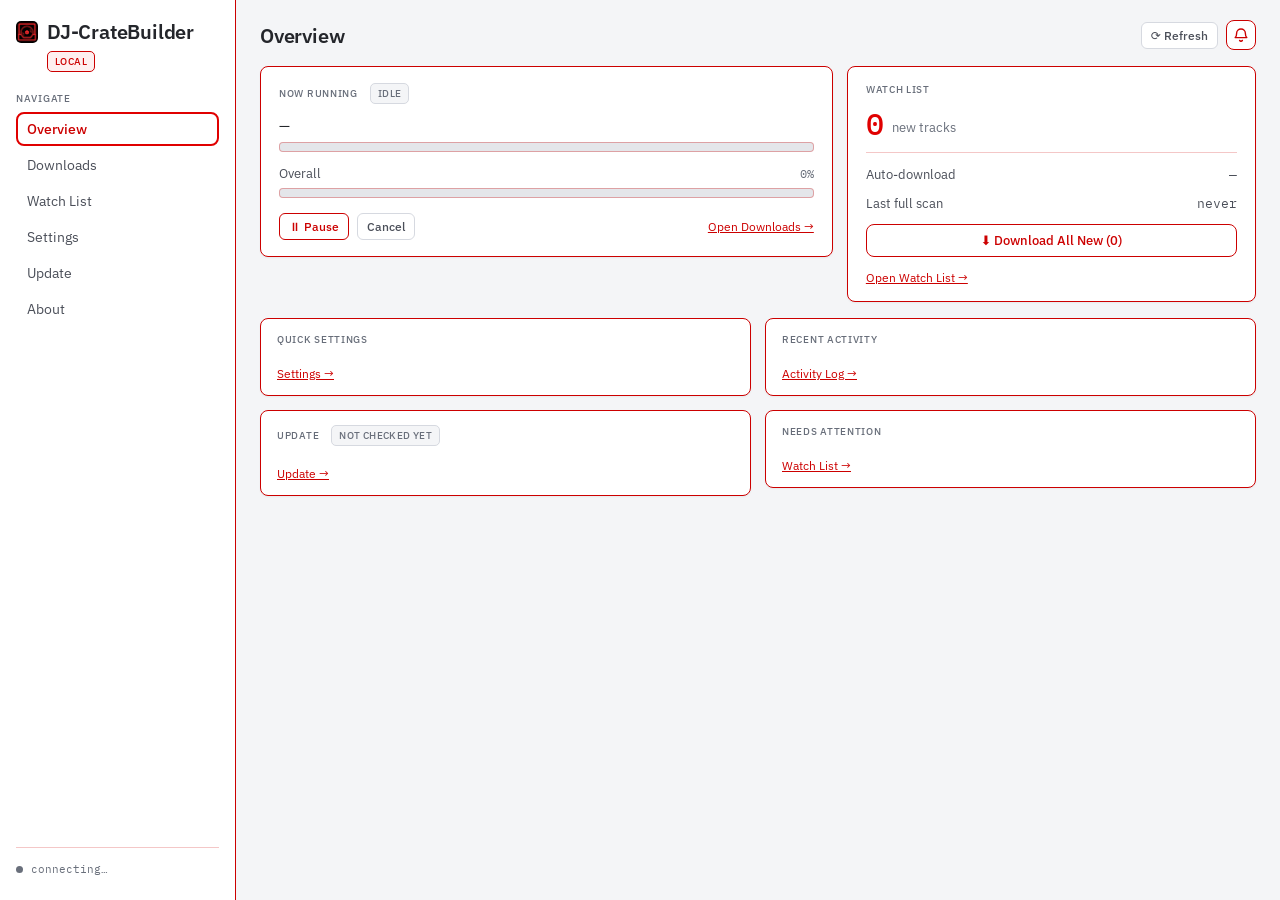
==== web/index.html @ bfdf4615 "feat(web): Browser Inbox for quiet-mode sends, with an Overview attention row Co-Authored-By: Claude" ====
<!doctype html>
<html lang="en">
<head>
<meta charset="utf-8">
<meta name="viewport" content="width=device-width,initial-scale=1">
<title>DJ-CrateBuilder</title>
<script>
  /* The stored theme, applied before the stylesheets load, so a dark page
     never flashes light on its way up. app.js's applyTheme keeps the same
     key; a store that refuses (private mode) leaves the page light. */
  try {
    if (localStorage.getItem('cb_theme') === 'dark') {
      document.documentElement.setAttribute('data-theme', 'dark');
    }
  } catch (e) { /* light */ }
  /* The stored text size, for the same reason; app.js's applyTextSize
     keeps the same key and values. */
  try {
    var size = localStorage.getItem('cb_text_size');
    if (size === 'large' || size === 'xl') {
      document.documentElement.setAttribute('data-text-size', size);
    }
  } catch (e) { /* normal */ }
</script>
<link rel="stylesheet" href="theme.css">
<link rel="stylesheet" href="app.css">
<link rel="stylesheet" href="theme-dark.css">
</head>
<body>

<div class="cb-shell">

  <!-- ── Left panel: never changes width or order between screens ────────── -->
  <aside class="cb-panel">
    <div class="cb-brandrow">
      <div class="cb-row" style="gap:9px">
        <img src="assets/logo.png" alt="" width="22" height="22"
             style="border-radius:5px;display:block;flex:none">
        <span class="cb-brand">DJ-CrateBuilder</span>
      </div>
      <span class="cb-tag" id="mount-tag">Local</span>
    </div>

    <nav style="display:flex;flex-direction:column;gap:2px">
      <div class="cb-kick" style="margin-bottom:5px">Navigate</div>
      <a class="cb-nav is-on" href="#overview"  data-screen="overview">Overview</a>
      <a class="cb-nav"       href="#downloads" data-screen="downloads">Downloads</a>
      <a class="cb-nav"       href="#watchlist" data-screen="watchlist">Watch List<span
           class="cb-nav__count" id="nav-count" hidden>0</span></a>
      <a class="cb-nav"       href="#settings"  data-screen="settings">Settings</a>
      <a class="cb-nav"       href="#update"    data-screen="update">Update</a>
      <a class="cb-nav"       href="#about"     data-screen="about">About</a>
    </nav>

    <div class="cb-panel__foot">
      <div class="cb-row" id="host-status" tabindex="0" data-tt="remote.host_status"
           style="gap:8px;font-size:12px;color:var(--cb-muted)">
        <span class="cb-dot" id="host-dot"></span>
        <span class="cb-mono" id="host-label" style="font-size:11px">connecting…</span>
      </div>
      <a class="cb-mono cb-mut cb-foot-link" href="#about" id="host-version"
         style="font-size:10.5px"
         data-tt-text="Open About — the author, the FAQ, and the build this host is running."></a>
      <div id="panel-batch-mini" hidden style="display:flex;flex-direction:column;gap:6px">
        <div class="cb-bar" style="height:5px"><div class="cb-bar__fill" id="panel-batch-fill" style="width:0"></div></div>
        <span class="cb-mono cb-mut" id="panel-batch-label" style="font-size:10.5px">Batch 0 / 0</span>
      </div>
    </div>
  </aside>

  <!-- ── Content: one scroll region ──────────────────────────────────────── -->
  <main class="cb-main">

    <!-- 3a — Overview -->
    <section class="cb-screen is-on" id="screen-overview">
      <div class="cb-row">
        <h4 class="cb-h">Overview</h4>
        <span class="cb-mut" style="font-size:12.5px" id="ov-library"></span>
        <div class="cb-row" style="margin-left:auto;gap:8px">
          <button class="cb-btn cb-btn--quiet cb-btn--sm" id="ov-refresh"
                  data-tt="main.refresh">⟳ Refresh</button>
          <button class="cb-bell" id="ov-bell" data-tt="main.notifications"
                  aria-haspopup="dialog" aria-expanded="false"
                  aria-label="Notifications">
            <svg width="16" height="16" viewBox="0 0 16 16" fill="none"
                 stroke="currentColor" stroke-width="1.4" stroke-linecap="round"
                 stroke-linejoin="round" aria-hidden="true">
              <path d="M8 2a4.4 4.4 0 0 0-4.4 4.4c0 3-1.4 4.2-1.4 4.2h11.6s-1.4-1.2-1.4-4.2A4.4 4.4 0 0 0 8 2Z"></path>
              <path d="M6.6 13.4a1.6 1.6 0 0 0 2.8 0"></path>
            </svg>
            <span class="cb-bell__count" id="ov-bell-count" hidden>0</span>
          </button>
        </div>
      </div>

      <div class="cb-grid-ov">
        <div class="cb-card cb-pad" id="ov-running">
          <div class="cb-row">
            <span class="cb-kick">Now running</span>
            <span class="cb-tag cb-tag--grey" id="ov-run-tag">Idle</span>
            <span class="cb-mut cb-mono" style="margin-left:auto;font-size:11.5px"
                  id="ov-run-meta"></span>
          </div>
          <div>
            <div class="cb-row" style="gap:8px;margin-bottom:7px;align-items:baseline">
              <span style="font-size:13.5px;color:var(--cb-text)" id="ov-run-title">—</span>
              <span class="cb-mut cb-mono" style="margin-left:auto;font-size:11.5px"
                    id="ov-run-stats"></span>
            </div>
            <div class="cb-bar"><div class="cb-bar__fill" id="ov-run-cur" style="width:0"></div></div>
          </div>
          <div>
            <div class="cb-row" style="gap:8px;margin-bottom:7px">
              <span class="cb-lab">Overall</span>
              <span class="cb-mut cb-mono" style="margin-left:auto;font-size:11.5px"
                    id="ov-run-pct">0%</span>
            </div>
            <div class="cb-bar"><div class="cb-bar__fill cb-bar__fill--overall" id="ov-run-all" style="width:0"></div></div>
          </div>
          <div class="cb-row" style="gap:8px;margin-top:2px">
            <button class="cb-btn cb-btn--sm" id="ov-pause">⏸ Pause</button>
            <button class="cb-btn cb-btn--quiet cb-btn--sm" id="ov-cancel">Cancel</button>
            <a href="#downloads" id="ov-open" style="margin-left:auto;font-size:12px">Open Downloads →</a>
          </div>
        </div>

        <div class="cb-card cb-pad">
          <span class="cb-kick">Watch List</span>
          <div class="cb-row" style="align-items:flex-end;gap:8px">
            <span class="cb-mono cb-big" id="ov-new">0</span>
            <span class="cb-mut" style="font-size:12.5px;padding-bottom:4px"
                  id="ov-new-sub">new tracks</span>
          </div>
          <div class="cb-div"></div>
          <div class="cb-row cb-ov-line"><span>Auto-download</span>
            <span class="cb-mono" style="margin-left:auto" id="ov-auto">—</span></div>
          <div class="cb-row cb-ov-line"><span>Last full scan</span>
            <span class="cb-mono" style="margin-left:auto" id="ov-last-scan">never</span></div>
          <button class="cb-btn" id="ov-dl-all" style="justify-content:center;width:100%"
                  data-tt="wl.download_all_new">⬇ Download All New (0)</button>
          <a href="#watchlist" id="ov-goto-wl" style="font-size:12px">Open Watch List →</a>
        </div>
      </div>

      <!-- Two independent stacks: the host's own state on the left, what
           it has been doing on the right. -->
      <div class="cb-ov-cols">
        <div class="cb-ov-col">
          <div class="cb-card cb-pad cb-ov-mini">
            <span class="cb-kick">Quick Settings</span>
            <div id="ov-host" class="cb-ov-list"></div>
            <a href="#settings" style="font-size:12px;margin-top:2px">Settings →</a>
          </div>
          <div class="cb-card cb-pad cb-ov-mini" id="ov-update-card">
            <div class="cb-row">
              <span class="cb-kick">Update</span>
              <span class="cb-tag cb-tag--grey" id="ov-update-tag">Not checked yet</span>
            </div>
            <div id="ov-update" class="cb-ov-list"></div>
            <a href="#update" id="ov-goto-update" style="font-size:12px;margin-top:2px">Update →</a>
          </div>
        </div>
        <div class="cb-ov-col">
          <div class="cb-card cb-pad cb-ov-mini">
            <span class="cb-kick">Recent activity</span>
            <div id="ov-recent" class="cb-ov-list"></div>
            <a href="#activity-log" style="font-size:12px;margin-top:2px">Activity Log →</a>
          </div>
          <div class="cb-card cb-pad cb-ov-mini">
            <span class="cb-kick">Needs attention</span>
            <div id="ov-attention" class="cb-ov-list"></div>
            <a href="#watchlist" style="font-size:12px;margin-top:2px">Watch List →</a>
          </div>
        </div>
      </div>
    </section>

    <!-- 3b / 3c — Downloads -->
    <section class="cb-screen" id="screen-downloads">
      <div class="cb-row">
        <h4 class="cb-h">Downloads</h4>
        <span class="cb-tag cb-tag--grey" id="dl-state">Idle</span>
      </div>

      <div class="cb-card cb-pad">
        <div class="cb-row">
          <span class="cb-kick">Add a link</span>
          <div class="cb-seg" style="margin-left:auto" id="dl-platform">
            <span class="is-on" data-platform="YouTube">YouTube</span>
            <span data-platform="SoundCloud">SoundCloud</span>
          </div>
          <span class="cb-help cb-tt-host" data-tt="main.platform_help">?</span>
        </div>
        <div style="display:flex;gap:10px;align-items:flex-end;flex-wrap:wrap">
          <div style="flex:1;min-width:260px">
            <div class="cb-kick" style="margin-bottom:5px">URL</div>
            <input class="cb-in" id="dl-url" data-tt="main.url"
                   placeholder="https://www.youtube.com/…   or   https://soundcloud.com/…">
          </div>
          <div style="width:190px">
            <div class="cb-kick" style="margin-bottom:5px">Genre</div>
            <select class="cb-sel" id="dl-genre" style="width:100%"></select>
          </div>
          <button class="cb-btn cb-btn--quiet" id="dl-newgenre"
                  data-tt="main.new_genre">+ New genre</button>
          <button class="cb-btn cb-btn--fill" id="dl-add"
                  data-tt="main.batch_add">+ Add to Batch</button>
        </div>
      </div>

      <div class="cb-card cb-pad">
        <div class="cb-row">
          <span class="cb-kick">Batch queue</span>
          <span class="cb-mut cb-mono" style="font-size:11.5px" id="dl-count">0 URLs</span>
          <span class="cb-help cb-tt-host" data-tt="main.batch_help">?</span>
          <button class="cb-btn cb-btn--quiet cb-btn--sm" id="dl-clear"
                  style="margin-left:auto" data-tt="main.batch_clear">Clear All</button>
        </div>
        <div id="dl-rows"></div>
      </div>

      <div class="cb-row" style="gap:12px;flex-wrap:wrap">
        <label class="cb-row" style="gap:8px;cursor:pointer">
          <input type="checkbox" class="cb-cbx" id="dl-skip" data-key="skip_existing">
          <span style="font-size:13px;color:var(--cb-text)">Skip files already downloaded</span>
        </label>
        <select class="cb-sel" id="dl-skipmode" data-key="skip_mode">
          <option>In Database ~ In Folder</option>
          <option>In Folder Only</option>
          <option>In Database Only</option>
        </select>
        <span class="cb-help cb-tt-host" data-tt="main.skip_mode">?</span>
        <button class="cb-btn cb-btn--quiet" id="dl-openfolder"
                style="margin-left:auto" data-tt="main.open_folder">📂 Open Main Folder</button>
      </div>

      <div class="cb-row" style="gap:10px" id="dl-actions-row">
        <button class="cb-btn cb-btn--fill" id="dl-start"
                style="flex:1;justify-content:center;font-size:14.5px;padding:11px">Start Downloads</button>
        <button class="cb-btn cb-btn--quiet" id="dl-cancel" disabled
                data-tt="main.cancel_batch">Cancel</button>
        <button class="cb-btn cb-btn--quiet" id="dl-pause" disabled>⏸ Pause</button>
      </div>

      <div class="cb-card cb-pad" id="dl-progress" style="opacity:.6">
        <div class="cb-row" style="gap:10px;align-items:baseline">
          <span class="cb-kick">Current</span>
          <span class="cb-mut" style="font-size:13.5px" id="dl-cur-label">—</span>
          <span class="cb-mono" style="margin-left:auto;font-size:11.5px;color:var(--cb-ok)" id="dl-cur-bitrate"></span>
          <span class="cb-mut cb-mono" style="font-size:11.5px" id="dl-cur-speed"></span>
        </div>
        <div class="cb-bar"><div class="cb-bar__fill" id="dl-cur-bar" style="width:0"></div></div>
        <div class="cb-row" style="gap:10px;align-items:baseline">
          <span class="cb-kick">Overall</span>
          <span class="cb-mut" style="font-size:12.5px" id="dl-all-label">—</span>
          <span class="cb-mut cb-mono" style="margin-left:auto;font-size:11.5px" id="dl-all-eta"></span>
        </div>
        <div class="cb-bar"><div class="cb-bar__fill cb-bar__fill--overall" id="dl-all-bar" style="width:0"></div></div>
      </div>

      <div>
        <div class="cb-row" style="gap:8px;margin-bottom:8px">
          <span class="cb-kick">Queue</span>
          <span class="cb-mut cb-mono" style="font-size:11.5px" id="dl-queue-meta">empty</span>
          <button class="cb-btn cb-btn--quiet cb-btn--sm cb-queue__clear" id="dl-queue-clear" type="button" hidden
                  data-tt-text="Clear the last run's results from this panel. Nothing downloaded is affected.">Clear</button>
        </div>
        <div class="cb-card cb-log" id="dl-queue">Queue is empty — add links above, then press Start Downloads.</div>
      </div>
    </section>

    <!-- 3d — Watch List -->
    <section class="cb-screen cb-screen--wl" id="screen-watchlist">
      <div class="cb-row">
        <h4 class="cb-h">Watch List</h4>
        <span class="cb-mut" style="font-size:12.5px" id="wl-summary"></span>
        <span class="cb-mut cb-mono" style="margin-left:auto;font-size:11.5px"
              id="wl-next-dl"
              data-tt-text="When the next scheduled auto-download runs. The schedule counts from this launch, and every Download All New — yours or the scheduler's — starts the interval again. Set it in Settings ▸ Automation."></span>
      </div>
      <div class="cb-row" style="gap:8px;flex-wrap:wrap">
        <button class="cb-btn cb-btn--fill" id="wl-add" data-tt="wl.add_channel">+ Add Channel</button>
        <button class="cb-btn" id="wl-links" style="border-color:var(--cb-attn-line);color:var(--cb-warn)"
                data-tt="wl.check_links">🛠 Check Links</button>
        <button class="cb-btn" id="wl-dl-all" data-tt="wl.download_all_new">⬇ Download All New</button>
        <button class="cb-btn" id="wl-scan" data-tt="wl.scan_all">🔍 Scan for new</button>
        <button class="cb-btn cb-btn--quiet" id="wl-cancel" disabled
                data-tt="wl.cancel_all">✕ Cancel</button>
      </div>
      <div class="cb-row" style="gap:8px;flex-wrap:wrap">
        <button class="cb-btn cb-btn--quiet cb-btn--xs" id="wl-export" data-tt="wl.export_list">📤 Export List</button>
        <button class="cb-btn cb-btn--quiet cb-btn--xs" id="wl-import" data-tt="wl.import_list">📥 Import List</button>
        <button class="cb-btn cb-btn--quiet cb-btn--xs" id="wl-inbox" hidden
                data-tt="wl.browser_inbox">🌐 Browser Inbox</button>
      </div>
      <div id="wl-cards" class="cb-cards"></div>

      <div class="cb-card" style="padding:0;overflow:hidden">
        <div class="cb-row" style="padding:8px 14px;border-bottom:1px solid var(--cb-line-soft);gap:10px">
          <span class="cb-kick">Scan log</span>
          <span class="cb-mut cb-mono" style="font-size:11px">live · pinned</span>
          <div class="cb-row" style="margin-left:auto;gap:8px">
            <button class="cb-btn cb-btn--quiet cb-btn--sm" id="wl-log-clear"
                    data-tt="wl.clear_scan_log">Clear</button>
            <button class="cb-btn cb-btn--quiet cb-btn--sm" id="wl-log-open"
                    data-tt="wl.open_activity_log">Open Activity Log ↗</button>
          </div>
        </div>
        <div class="cb-log" id="wl-log" style="height:156px;overflow:auto"></div>
      </div>
    </section>

    <!-- 3j — Settings -->
    <section class="cb-screen" id="screen-settings">
      <div class="cb-row" style="margin-bottom:4px">
        <h4 class="cb-h">⚙ Settings</h4>
        <span class="cb-mut" style="font-size:12.5px">Every option writes straight to
          <span class="cb-mono" id="cfg-path">the host's config</span></span>
        <span class="cb-mono" style="margin-left:auto;font-size:10.5px;color:var(--cb-ok)">All changes autosave</span>
      </div>
      <div class="cb-grid-2" id="settings-grid"></div>
    </section>

    <!-- 3e — Activity Log (opened from Settings) -->
    <section class="cb-screen cb-screen--log" id="screen-activity-log">
      <div class="cb-crumb">
        <a class="cb-back" href="#settings" data-tt="log.back_to_settings">‹ Settings</a>
        <span class="cb-mut" style="font-size:12.5px">Activity Log</span>
      </div>
      <div class="cb-toolbar">
        <span class="cb-lab">Filter:</span>
        <select class="cb-sel" id="log-activity-filter" style="width:130px" data-tt="log.filter_activity">
          <option>All</option><option>Downloaded</option><option>Skipped</option><option>Errors</option>
        </select>
        <span class="cb-vsep"></span>
        <button class="cb-btn cb-btn--sm" id="log-activity-wrap" data-tt="log.wrap">Wrap: On</button>
        <span class="cb-vsep"></span>
        <span class="cb-lab">Search:</span>
        <input class="cb-in" id="log-activity-search" style="width:190px" placeholder="Search…">
        <button class="cb-btn cb-btn--quiet cb-btn--sm cb-icon" id="log-activity-prev" data-tt="log.search_prev">▲</button>
        <button class="cb-btn cb-btn--quiet cb-btn--sm cb-icon" id="log-activity-next" data-tt="log.search_next">▼</button>
        <button class="cb-btn cb-btn--quiet cb-btn--sm cb-icon" id="log-activity-clear" data-tt="log.search_clear">✕</button>
        <span class="cb-mono cb-mut cb-log__count" id="log-activity-count"></span>
        <div class="cb-row" style="margin-left:auto;gap:8px">
          <button class="cb-btn cb-btn--quiet cb-btn--sm" id="log-activity-top" data-tt="log.jump_top">⤒</button>
          <button class="cb-btn cb-btn--quiet cb-btn--sm" id="log-activity-bottom" data-tt="log.jump_newest">⤓</button>
          <span class="cb-vsep"></span>
          <button class="cb-btn cb-btn--quiet cb-btn--sm" id="log-activity-refresh" data-tt="log.refresh_activity">⟳ Refresh</button>
          <button class="cb-btn cb-btn--quiet cb-btn--sm" id="log-activity-download" data-tt="log.download">⤓ Download</button>
        </div>
      </div>
      <div class="cb-log cb-log--viewer" id="log-activity-body"></div>
      <div class="cb-pathbar" id="log-activity-pathbar"></div>
      <div class="cb-statbar" id="log-activity-statbar"></div>
    </section>

    <!-- 3f — Debug Log (opened from Settings) -->
    <section class="cb-screen cb-screen--log" id="screen-debug-log">
      <div class="cb-crumb">
        <a class="cb-back" href="#settings" data-tt="log.back_to_settings">‹ Settings</a>
        <span class="cb-mut" style="font-size:12.5px">Debug Log</span>
      </div>
      <div class="cb-toolbar">
        <span class="cb-lab">Filter:</span>
        <select class="cb-sel" id="log-debug-filter" style="width:110px" data-tt="log.filter_debug">
          <option>All</option><option>INFO</option><option>ERROR</option><option>DEBUG</option>
        </select>
        <span class="cb-vsep"></span>
        <button class="cb-btn cb-btn--sm" id="log-debug-wrap" data-tt="log.wrap">Wrap: On</button>
        <span class="cb-vsep"></span>
        <span class="cb-lab">Search:</span>
        <input class="cb-in" id="log-debug-search" style="width:190px" placeholder="Search…">
        <button class="cb-btn cb-btn--quiet cb-btn--sm cb-icon" id="log-debug-prev" data-tt="log.search_prev">▲</button>
        <button class="cb-btn cb-btn--quiet cb-btn--sm cb-icon" id="log-debug-next" data-tt="log.search_next">▼</button>
        <button class="cb-btn cb-btn--quiet cb-btn--sm cb-icon" id="log-debug-clear" data-tt="log.search_clear">✕</button>
        <span class="cb-mono cb-mut cb-log__count" id="log-debug-count"></span>
        <div class="cb-row" style="margin-left:auto;gap:8px">
          <button class="cb-btn cb-btn--quiet cb-btn--sm" id="log-debug-top" data-tt="log.jump_top">⤒</button>
          <button class="cb-btn cb-btn--quiet cb-btn--sm" id="log-debug-bottom" data-tt="log.jump_newest">⤓</button>
          <span class="cb-vsep"></span>
          <button class="cb-btn cb-btn--quiet cb-btn--sm" id="log-debug-refresh" data-tt="log.refresh_debug">⟳ Refresh</button>
          <button class="cb-btn cb-btn--quiet cb-btn--sm" id="log-debug-download" data-tt="log.download_debug">⤓ Download</button>
        </div>
      </div>
      <div class="cb-log cb-log--viewer" id="log-debug-body"></div>
      <div class="cb-pathbar" id="log-debug-pathbar"></div>
      <div class="cb-statbar" id="log-debug-statbar"></div>
    </section>

    <!-- 3g/3h/3i — Database viewer (opened from Settings) -->
    <section class="cb-screen cb-screen--db" id="screen-database">
      <div class="cb-crumb">
        <a class="cb-back" href="#settings" data-tt="log.back_to_settings">‹ Settings</a>
        <span class="cb-mut" style="font-size:12.5px">Database</span>
      </div>
      <div class="cb-row" style="padding:10px 14px 0;gap:6px">
        <button class="cb-btn cb-btn--sm" id="db-tab-btn-downloads">⬇ Downloads</button>
        <button class="cb-btn cb-btn--quiet cb-btn--sm" id="db-tab-btn-watchlist">👁 Watch List</button>
        <button class="cb-btn cb-btn--quiet cb-btn--sm" id="db-tab-btn-artwork">🖼 Artwork</button>
        <button class="cb-btn cb-btn--quiet cb-btn--sm" id="db-help"
                style="margin-left:auto" data-tt="db.help_downloads">❔ Help</button>
      </div>

      <div class="db-tab is-on" id="db-tab-downloads">
        <div class="cb-toolbar">
          <span class="cb-lab">Group by:</span>
          <select class="cb-sel" id="db-dl-group" style="width:200px"></select>
          <span class="cb-vsep"></span>
          <span class="cb-lab">Platform:</span>
          <select class="cb-sel" id="db-dl-platform" style="width:130px"></select>
          <span class="cb-lab">Genre:</span>
          <select class="cb-sel" id="db-dl-genre" style="width:140px"></select>
          <span class="cb-lab">Search:</span>
          <input class="cb-in" id="db-dl-search" style="width:160px" placeholder="any column…">
          <div class="cb-row" style="margin-left:auto;gap:8px">
            <button class="cb-btn cb-btn--quiet cb-btn--sm" id="db-dl-expand" data-tt="db.expand_all">⊞</button>
            <button class="cb-btn cb-btn--quiet cb-btn--sm" id="db-dl-collapse" data-tt="db.collapse_all">⊟</button>
            <span class="cb-vsep"></span>
            <button class="cb-btn cb-btn--quiet cb-btn--sm" id="db-dl-refresh" data-tt="db.refresh">⟳ Refresh</button>
          </div>
        </div>
        <div class="cb-tblwrap">
          <table class="cb-table">
            <thead><tr id="db-dl-thead"></tr></thead>
            <tbody id="db-dl-tbody"></tbody>
          </table>
        </div>
        <div class="cb-statbar" id="db-dl-statbar"></div>
      </div>

      <div class="db-tab" id="db-tab-watchlist">
        <div class="cb-toolbar">
          <span class="cb-lab">Watched channels — click a column to sort</span>
          <div class="cb-row" style="margin-left:auto;gap:8px">
            <button class="cb-btn cb-btn--warn cb-btn--sm" id="db-wl-cleanup">🧹 Folders Cleanup ‹Smart›</button>
            <button class="cb-btn cb-btn--quiet cb-btn--sm" id="db-wl-refresh" data-tt="db.refresh">⟳ Refresh</button>
          </div>
        </div>
        <div class="cb-tblwrap">
          <table class="cb-table">
            <thead><tr id="db-wl-thead"></tr></thead>
            <tbody id="db-wl-tbody"></tbody>
          </table>
        </div>
        <div class="cb-statbar" id="db-wl-statbar"></div>
      </div>

      <div class="db-tab" id="db-tab-artwork">
        <div class="cb-toolbar">
          <span class="cb-lab">Filter:</span>
          <select class="cb-sel" id="db-art-filter" style="width:200px"></select>
          <span class="cb-lab">Search:</span>
          <input class="cb-in" id="db-art-search" style="width:170px" placeholder="track or channel…">
          <div class="cb-row" style="margin-left:auto;gap:8px">
            <button class="cb-btn cb-btn--sm" id="db-art-fetch">🖼 Fetch Missing Artwork</button>
            <button class="cb-btn cb-btn--quiet cb-btn--sm" id="db-art-refresh" data-tt="db.refresh">⟳ Refresh</button>
          </div>
        </div>
        <div class="cb-art-split">
          <div class="cb-tblwrap" style="flex:1;border-right:1px solid var(--cb-line-soft)">
            <table class="cb-table">
              <thead><tr id="db-art-thead"></tr></thead>
              <tbody id="db-art-tbody"></tbody>
            </table>
          </div>
          <div class="cb-art-preview">
            <span class="cb-kick">Preview</span>
            <div id="db-art-preview-box" class="cb-art-preview__box">Select a track</div>
            <div id="db-art-preview-meta" style="display:flex;flex-direction:column;gap:6px;font-size:12px;color:var(--cb-dim)"></div>
            <div class="cb-div"></div>
            <button class="cb-btn cb-btn--quiet cb-btn--sm" id="db-art-copy-thumb"
                    style="width:100%;justify-content:center" data-tt="db.copy_thumbnail_url">Copy Thumbnail URL</button>
          </div>
        </div>
        <div class="cb-statbar" id="db-art-statbar"></div>
      </div>
    </section>

    <!-- 3o — Update (the self-updater; local window only, shown read-only remotely) -->
    <section class="cb-screen" id="screen-update">
      <div class="cb-row">
        <h4 class="cb-h">Update</h4>
      </div>
      <div class="cb-card cb-pad" id="update-body"></div>
    </section>

    <!-- 3n — About (a nav destination; also reached from the panel footer) -->
    <section class="cb-screen" id="screen-about">
      <div class="cb-row">
        <h4 class="cb-h">About</h4>
      </div>
      <div class="cb-card cb-pad" id="about-body"></div>
    </section>

  </main>
</div>

<div class="cb-toast" id="toast" hidden></div>

<script src="api.js"></script>
<script src="app.js"></script>
</body>
</html>
---- web/theme.css ----
/* DJ-CrateBuilder web UI — theme tokens and base components.
   Ground: near-white. Separator: YouTube red. Type: IBM Plex Sans / Mono.
   Structural outlines are #CC0000 at 1px; #E00000 is for fills and active states. */

@import url("https://fonts.googleapis.com/css2?family=IBM+Plex+Sans:wght@400;500;600&family=IBM+Plex+Mono:wght@400;500&display=swap");

:root {
  --cb-bg: #F4F5F7;
  --cb-bg-deep: #E4E6EA;
  --cb-surface: #FFFFFF;
  --cb-surface-alt: #FAFAFB;
  --cb-line: #CC0000;
  --cb-line-soft: rgba(204, 0, 0, .22);
  --cb-line-row: rgba(204, 0, 0, .20);
  --cb-accent: #E00000;
  --cb-accent-hover: #E60000;
  --cb-accent-wash: rgba(224,0,0, .06);
  --cb-text: #24262B;
  --cb-muted: #696F7B;
  --cb-dim: #676D79;
  --cb-placeholder: #727884;
  --cb-quiet: #D6D9E0;
  --cb-quiet-hover: #EEF0F4;

  --cb-ok: #127A3E;
  --cb-warn: #A66300;
  --cb-err: #CC0000;
  --cb-unresolved: #FF8C00;

  --cb-log-ts: #6B7280;
  --cb-log-downloaded: #127A3E;
  --cb-log-skipped: #A66300;
  --cb-log-error: #CC0000;
  --cb-log-default: #4B4F59;
  --cb-log-debug: #6E7480;
  --cb-log-warning: #A66300;
  --cb-log-hit: #FFE9A8;
  --cb-log-hit-current: #FF9A3D;

  --cb-radius: 8px;
  --cb-radius-sm: 6px;
  --cb-shadow: 0 1px 2px rgba(20, 22, 28, .05);
  --cb-shadow-pop: 0 8px 26px rgba(20, 22, 28, .18);

  --cb-font: 'IBM Plex Sans', system-ui, sans-serif;
  --cb-mono: 'IBM Plex Mono', ui-monospace, monospace;

  --cb-panel-w: 236px;
  --cb-touch: 44px;
}

body {
  margin: 0;
  background: var(--cb-bg);
  color: var(--cb-text);
  font-family: var(--cb-font);
  font-size: 13px;
}
a { color: var(--cb-line); }
a:hover { color: var(--cb-accent); }
:focus-visible { outline: 2px solid var(--cb-accent); outline-offset: 2px; }
::selection { background: rgba(224,0,0, .18); }

.cb-mono { font-family: var(--cb-mono); }
.cb-mut { color: var(--cb-muted); }
.cb-row { display: flex; align-items: center; gap: 12px; }
.cb-div { height: 1px; background: var(--cb-line-soft); }
.cb-kick {
  font: 500 10px var(--cb-font); letter-spacing: .07em;
  text-transform: uppercase; color: var(--cb-dim);
}
.cb-sect { font: 600 13px var(--cb-font); letter-spacing: -.01em; color: var(--cb-text); }
.cb-lab { font-size: 12.5px; color: #4B4F59; }

/* Card */
.cb-card {
  background: var(--cb-surface);
  border: 1px solid var(--cb-line);
  border-radius: var(--cb-radius);
  box-shadow: var(--cb-shadow);
}

/* Buttons — outline by default, solid red for the one primary action */
.cb-btn {
  font: 500 13px var(--cb-font);
  padding: 7px 13px; min-height: 32px;
  border-radius: var(--cb-radius);
  background: var(--cb-surface);
  border: 1px solid var(--cb-line);
  color: var(--cb-line);
  cursor: pointer; white-space: nowrap;
  display: inline-flex; align-items: center; gap: 6px;
  transition: background .12s;
}
.cb-btn:hover { background: var(--cb-accent-wash); }
.cb-btn:active { background: rgba(224,0,0, .14); }
.cb-btn[disabled] { opacity: .42; cursor: default; }
.cb-btn--fill { background: var(--cb-accent); border-color: var(--cb-accent); color: #fff; }
.cb-btn--fill:hover { background: var(--cb-accent-hover); }
.cb-btn--quiet { border-color: var(--cb-quiet); color: #4B4F59; }
.cb-btn--quiet:hover { background: var(--cb-quiet-hover); }
.cb-btn--warn { background: var(--cb-line); border-color: var(--cb-line); color: #fff; }
.cb-btn--warn:hover { background: #B00000; }
.cb-btn--sm { font-size: 12px; padding: 5px 9px; min-height: 26px; border-radius: var(--cb-radius-sm); }
@media (pointer: coarse) { .cb-btn { min-height: var(--cb-touch); } }

/* Inputs */
.cb-in, .cb-sel {
  font: 400 13px var(--cb-font);
  padding: 8px 10px; min-height: 32px; box-sizing: border-box;
  border-radius: var(--cb-radius);
  border: 1px solid var(--cb-quiet);
  background: var(--cb-surface); color: var(--cb-text);
}
.cb-in { width: 100%; }
.cb-in::placeholder { color: var(--cb-placeholder); }
.cb-in:focus, .cb-sel:focus { border-color: var(--cb-accent); outline: none; }
.cb-sel {
  padding-right: 26px; appearance: none; cursor: pointer;
  background-image: url("data:image/svg+xml;utf8,<svg xmlns='http://www.w3.org/2000/svg' width='10' height='7' viewBox='0 0 10 7'><path d='M1 1l4 4 4-4' fill='none' stroke='%234B4F59' stroke-width='1.4'/></svg>");
  background-repeat: no-repeat; background-position: right 9px center;
}
input[type="checkbox"].cb-cbx { width: 15px; height: 15px; accent-color: var(--cb-accent); margin: 0; cursor: pointer; }
input[type="range"].cb-slider { accent-color: var(--cb-accent); cursor: pointer; }

/* Segmented control — selected option is the solid fill */
.cb-seg { display: inline-flex; border: 1px solid var(--cb-quiet); border-radius: var(--cb-radius); overflow: hidden; background: var(--cb-surface); }
.cb-seg > * { font: 500 12px var(--cb-font); padding: 6px 11px; color: #4B4F59; border-right: 1px solid var(--cb-quiet); cursor: pointer; white-space: nowrap; }
.cb-seg > *:last-child { border-right: none; }
.cb-seg > *:hover { background: var(--cb-quiet-hover); }
.cb-seg > .is-on { background: var(--cb-accent); color: #fff; border-right-color: var(--cb-accent); }

/* Tags */
.cb-tag {
  font: 500 10px var(--cb-font); letter-spacing: .04em; text-transform: uppercase;
  padding: 3px 7px; border-radius: 5px; white-space: nowrap;
  border: 1px solid var(--cb-line); color: var(--cb-line); background: var(--cb-accent-wash);
}
.cb-tag--grey { border-color: var(--cb-quiet); color: #696F7B; background: var(--cb-bg); }
.cb-tag--fill { background: var(--cb-accent); border-color: var(--cb-accent); color: #fff; }
.cb-tag--attn { border-color: #CC7A00; color: #8F5600; background: rgba(255, 140, 0, .08); } /* darker than --cb-warn: 10px uppercase on a tinted fill */

/* Side panel + nav */
.cb-panel {
  width: var(--cb-panel-w); flex: none; box-sizing: border-box;
  border-right: 1px solid var(--cb-line); background: var(--cb-surface);
  padding: 18px 16px; display: flex; flex-direction: column; gap: 20px;
}
.cb-nav {
  display: flex; align-items: center; gap: 9px;
  font-size: 13.5px; color: #4B4F59; text-decoration: none;
  padding: 7px 10px; border-radius: var(--cb-radius); border: 1px solid transparent;
}
.cb-nav:hover { background: var(--cb-quiet-hover); color: var(--cb-text); }
.cb-nav.is-on { color: var(--cb-line); border: 2px solid var(--cb-accent); font-weight: 500; padding: 6px 9px; }
.cb-nav.is-on:hover { background: var(--cb-accent-wash); color: var(--cb-line); }
.cb-nav__count { margin-left: auto; font: 500 10.5px var(--cb-mono); background: var(--cb-accent); color: #fff; border-radius: 9px; padding: 1px 6px; }

/* Toolbars, stat and path bars */
.cb-toolbar { display: flex; align-items: center; gap: 10px; flex-wrap: wrap; padding: 9px 14px; background: var(--cb-surface); border-bottom: 1px solid var(--cb-line); }
.cb-vsep { width: 1px; align-self: stretch; background: var(--cb-quiet); margin: 0 2px; }
.cb-statbar { display: flex; gap: 22px; padding: 6px 14px; background: var(--cb-surface); border-top: 1px solid var(--cb-line); font: 400 11px var(--cb-mono); color: var(--cb-muted); }
.cb-pathbar { padding: 5px 14px; background: var(--cb-bg); border-top: 1px solid var(--cb-line-soft); font: 400 11px var(--cb-mono); color: #626875; } /* darker than --cb-dim: sits on --cb-bg, not white */

/* Progress */
.cb-bar { height: 8px; border-radius: 4px; background: var(--cb-bg-deep); border: 1px solid rgba(204, 0, 0, .3); overflow: hidden; }
.cb-bar__fill { height: 100%; background: var(--cb-accent); }
.cb-bar__fill--overall { background: rgba(224,0,0, .45); }

/* Tables */
.cb-table { width: 100%; border-collapse: collapse; }
.cb-table th {
  font: 500 10px var(--cb-font); letter-spacing: .06em; text-transform: uppercase;
  color: var(--cb-dim); text-align: left; white-space: nowrap;
  padding: 0 10px 8px; border-bottom: 1px solid var(--cb-line);
}
.cb-table td { font-size: 13px; color: var(--cb-text); padding: 9px 10px; border-bottom: 1px solid var(--cb-line-row); }
.cb-table tbody tr:nth-child(even) td { background: var(--cb-surface-alt); }
.cb-table tbody tr:hover td { background: #FBFBFC; }
.cb-table tr.is-selected td { background: var(--cb-accent-wash); }
.cb-table tr.is-group td { background: var(--cb-bg); font-weight: 600; }

/* Log surface */
.cb-log { font: 400 12px/1.65 var(--cb-mono); background: var(--cb-surface); padding: 10px 14px; }
.cb-log > div { white-space: pre-wrap; }
.cb-log .ts { color: var(--cb-log-ts); }
.cb-log .downloaded { color: var(--cb-log-downloaded); }
.cb-log .skipped { color: var(--cb-log-skipped); }
.cb-log .error { color: var(--cb-log-error); }
.cb-log .default { color: var(--cb-log-default); }
.cb-log .debug { color: var(--cb-log-debug); }
.cb-log .warning { color: var(--cb-log-warning); }
.cb-log mark { background: var(--cb-log-hit); color: var(--cb-text); }
.cb-log mark.is-current { background: var(--cb-log-hit-current); color: var(--cb-text); }

/* Tooltips — hover here is the mockup behaviour; wire focus + Escape in JS */
.cb-tt { position: relative; display: inline-flex; }
.cb-tt__pop {
  position: absolute; top: calc(100% + 7px); left: 0; z-index: 60;
  width: max-content; max-width: 300px;
  background: var(--cb-text); color: var(--cb-bg);
  font: 400 11.5px/1.5 var(--cb-font); white-space: pre-line;
  padding: 8px 10px; border-radius: var(--cb-radius-sm);
  border: 1px solid var(--cb-accent);
  box-shadow: 0 6px 20px rgba(20, 22, 28, .28);
  opacity: 0; pointer-events: none; transition: opacity .1s;
}
.cb-tt:hover .cb-tt__pop, .cb-tt:focus-within .cb-tt__pop, .cb-tt.is-open .cb-tt__pop { opacity: 1; }
.cb-tt--right .cb-tt__pop { left: auto; right: 0; }
.cb-tt--up .cb-tt__pop { top: auto; bottom: calc(100% + 7px); }
.cb-help {
  width: 14px; height: 14px; flex: none; box-sizing: border-box;
  border: 1px solid var(--cb-dim); border-radius: 3px; background: var(--cb-surface);
  color: var(--cb-dim); font: 600 9px/12px var(--cb-font);
  align-items: center; justify-content: center; cursor: help;
}
.cb-help:hover { border-color: var(--cb-accent); color: var(--cb-line); }

/* Context menu */
.cb-menu { background: var(--cb-surface); border: 1px solid var(--cb-line); border-radius: 7px; box-shadow: var(--cb-shadow-pop); padding: 4px; min-width: 190px; }
.cb-menu > * { display: block; font-size: 12.5px; color: var(--cb-text); padding: 6px 9px; border-radius: 5px; cursor: pointer; }
.cb-menu > *:hover { background: rgba(224,0,0, .08); color: var(--cb-line); }

/* Host-offline shell */
.cb-offline-bar { display: flex; align-items: center; gap: 10px; padding: 11px 18px; background: var(--cb-text); color: var(--cb-bg); font-size: 12.5px; }
.cb-offline .cb-btn, .cb-offline .cb-in, .cb-offline .cb-sel { opacity: .62; pointer-events: none; }
---- web/app.css ----
/* Layout only. theme.css owns every colour and component — keep it untouched
   so the design's stylesheet stays a drop-in.

   The four values below are the exception: the design fixes them and theme.css
   has no token for any of them, so they are declared once here rather than
   sprayed as literals through the rules that need them (and never added to
   theme.css, which stays a drop-in). Each says what it is derived from, so a
   second palette has one place to answer. */
:root {
  /* --cb-text at 55% — the modal scrim (3m). */
  --cb-scrim: rgba(36, 38, 43, .55);
  /* --cb-unresolved darkened, exactly as theme.css darkens it for
     .cb-tag--attn's border: the raw orange fails small-text contrast. */
  --cb-attn-line: #CC7A00;
  /* --cb-unresolved at 8%, matching .cb-tag--attn's fill. */
  --cb-attn-wash: rgba(255, 140, 0, .08);
  /* 3d's Fix Link button: near-black label on --cb-unresolved (white fails
     contrast on it), and the same orange one step darker for hover. */
  --cb-fix-ink: #1A1A1A;
  --cb-fix-hover: #F08000;
  /* theme.css's secondary ink, which it paints as a literal (#4B4F59 on
     .cb-lab, .cb-nav, .cb-seg and .cb-btn--quiet); named here for the rules
     below that share it, so theme-dark.css has one token to answer. */
  --cb-text-2: #4B4F59;
  /* The read-notification dot: --cb-quiet one step darker. */
  --cb-dot-read: #B4B9C3;
  /* --cb-ok at 6% — the log viewer's wrap toggle while it is on. */
  --cb-ok-wash: rgba(18, 122, 62, .06);
}

html, body { height: 100%; }
body { overflow: hidden; }

/* Text size (Settings ▸ Appearance). The whole page, so text, controls and
   spacing grow together and every screen keeps its layout; Normal is the
   size every rule below was written for and sets nothing. vh and vw are not
   shrunk by zoom — 100vh at 115% is a sixth taller than the window and the
   bottom of every screen is cut off — so anything sized from the viewport
   uses --cb-vh / --cb-vw, which divide the zoom back out. */
:root { --cb-vh: 1vh; --cb-vw: 1vw; }
html[data-text-size="large"] { zoom: 1.08; --cb-vh: calc(1vh / 1.08); --cb-vw: calc(1vw / 1.08); }
html[data-text-size="xl"] { zoom: 1.15; --cb-vh: calc(1vh / 1.15); --cb-vw: calc(1vw / 1.15); }

/* Must beat the display:flex on .cb-pad / .cb-card below. */
[hidden] { display: none !important; }

.cb-shell { display: flex; height: 100%; }

.cb-panel { overflow: hidden; }
.cb-brandrow { display: flex; flex-direction: column; align-items: flex-start; gap: 6px; }
.cb-brandrow .cb-tag { margin-left: 31px; }   /* under the name, clear of the logo */
.cb-brand {
  font-weight: 600; font-size: 20px; color: var(--cb-text); letter-spacing: -.01em;
}
/* One step under --sm: the Watch List's Export / Import pair. */
.cb-btn--xs { font-size: 11px; padding: 3px 7px; min-height: 22px; border-radius: var(--cb-radius-sm); }
.cb-panel__foot {
  margin-top: auto; padding-top: 14px;
  border-top: 1px solid var(--cb-line-soft);
  display: flex; flex-direction: column; gap: 6px;
}
.cb-dot {
  width: 7px; height: 7px; border-radius: 50%;
  background: var(--cb-muted); flex: none;
}
.cb-dot.is-on { background: var(--cb-ok); }
.cb-dot.is-off { background: var(--cb-err); }

.cb-main { flex: 1; overflow-y: auto; min-width: 0; }

.cb-screen {
  display: none;
  padding: 20px 24px;
  flex-direction: column; gap: 16px;
  max-width: 900px;
}
.cb-screen.is-on { display: flex; }
/* The working screens fill whatever window they are given; Update keeps a
   cap because its three-column table reads worse the further apart the
   columns drift. */
#screen-settings, #screen-overview, #screen-downloads, #screen-watchlist,
#screen-about { max-width: none; }
#screen-update { max-width: 1100px; }

.cb-h { font-size: 20px; font-weight: 600; margin: 0; letter-spacing: -.01em; }
.cb-pad { padding: 16px 18px; display: flex; flex-direction: column; gap: 13px; }
/* The settings sections are independent cards whose heights have nothing to do
   with one another, and a grid row is only ever as short as its tallest card —
   the shortfall showed as up to 146px of dead space beside a card, and a whole
   empty slot at the end. Columns instead: each card starts where the one above
   it ended, and the balancer keeps the two columns level. break-inside stops a
   card being split down the middle at a column boundary. */
.cb-grid-2 { column-count: 2; column-gap: 16px; }
.cb-grid-2 > * { min-width: 0; break-inside: avoid; margin-bottom: 16px; }
.cb-card { overflow-wrap: anywhere; }
/* Full-width sections interrupt the flow rather than claiming two tracks. */
.cb-span-2 { column-span: all; }
/* Update page: the components table. The row an update would change is the
   one that stands out; the others sit quiet. */
.cb-comp { overflow-x: auto; margin-top: 4px; }
.cb-comp__note { font-size: 12px; margin: 2px 0 8px; }
.cb-comp__table td { padding: 6px 10px; font-size: 12.5px; }
.cb-comp__table td.cb-mono { font-size: 12px; }
.cb-comp__row.is-newer td { background: var(--cb-attn-wash); }
.cb-comp__new { color: var(--cb-warn); font-weight: 700; }
.cb-comp__row.is-missing td { color: var(--cb-muted); }

/* The rule above Settings' Remote Access card. */
.cb-set-sep { border-top: 2px solid var(--cb-accent); margin: 6px 0 18px; }
.cb-cards { display: flex; flex-direction: column; gap: 10px; }
.cb-big { font-size: 30px; font-weight: 500; color: var(--cb-accent); line-height: 1; }

/* Overview (3a) — the 1.4fr/1fr pair over a three-up row of summary cards */
.cb-grid-ov {
  display: grid; grid-template-columns: 1.4fr minmax(0, 1fr);
  gap: 14px; align-items: start;
}
.cb-grid-3 {
  display: grid; grid-template-columns: repeat(3, minmax(0, 1fr));
  gap: 14px; align-items: start;
}
.cb-grid-ov > *, .cb-grid-3 > * { min-width: 0; }
/* The lower half: two equal columns, each its own stack, so a card is only
   as tall as its content and never as tall as its neighbour across the gap. */
.cb-ov-cols {
  display: grid; grid-template-columns: repeat(2, minmax(0, 1fr));
  gap: 14px; align-items: start;
}
.cb-ov-col { display: flex; flex-direction: column; gap: 14px; min-width: 0; }
.cb-ov-line { font-size: 12.5px; color: var(--cb-text-2); }
/* .cb-card sets overflow-wrap:anywhere so a long path cannot widen the grid —
   which would otherwise break the LABEL one letter per line once the value
   claims the row. The label never wraps; the value truncates and carries the
   whole string in its tooltip. */
.cb-ov-line > :first-child { flex: none; white-space: nowrap; }
.cb-ov-line > :last-child {
  overflow: hidden; text-overflow: ellipsis; white-space: nowrap;
}
.cb-ov-mini { gap: 9px; padding: 14px 16px; }
.cb-ov-list { display: flex; flex-direction: column; gap: 9px; }
.cb-ov-item { display: flex; flex-direction: column; gap: 3px; }
.cb-ov-item__text { font-size: 12.5px; color: var(--cb-text); }
.cb-ov-item__when { font: 400 11px var(--cb-mono); color: var(--cb-muted); white-space: nowrap; }
.cb-ov-empty { font-size: 12.5px; color: var(--cb-muted); }

/* Notifications bell (3a header) and its panel (3n) */
.cb-bell {
  position: relative; display: grid; place-items: center;
  width: 30px; height: 30px; flex: none;
  border: 1px solid var(--cb-line); border-radius: var(--cb-radius);
  background: var(--cb-surface); color: var(--cb-line); cursor: pointer;
}
.cb-bell:hover { background: var(--cb-accent-wash); }
.cb-bell__count {
  position: absolute; top: -3px; right: -3px; min-width: 15px; height: 15px;
  border-radius: 8px; background: var(--cb-accent); color: #fff;
  font: 500 9.5px/15px var(--cb-mono); text-align: center;
}
.cb-notif {
  position: fixed; z-index: 85; width: 392px; max-width: calc(100 * var(--cb-vw) - 20px);
  background: var(--cb-surface); border: 1px solid var(--cb-line);
  border-radius: var(--cb-radius); box-shadow: var(--cb-shadow-pop);
  padding: 14px 16px; display: flex; flex-direction: column; gap: 12px;
  max-height: min(560px, calc(100 * var(--cb-vh) - 90px)); overflow: auto;
}
.cb-notif__row { display: flex; gap: 10px; align-items: flex-start; }
.cb-notif__row.is-read { opacity: .55; }
.cb-notif__dot {
  width: 6px; height: 6px; border-radius: 50%; margin-top: 6px; flex: none;
  background: var(--cb-accent);
}
.cb-notif__row.is-read .cb-notif__dot { background: var(--cb-dot-read); }
.cb-notif__body { min-width: 0; }
.cb-notif__text { font-size: 12.5px; color: var(--cb-text); }
.cb-notif__when { font: 400 10.5px var(--cb-mono); color: var(--cb-muted); }
.cb-notif__link { font-size: 11px; background: none; border: 0; padding: 0;
  color: var(--cb-line); cursor: pointer; text-decoration: underline; }
.cb-notif__text.is-err { color: var(--cb-err); }
.cb-notif__text.is-warn { color: var(--cb-warn); }

/* About (3n) */
.cb-about-row { display: flex; gap: 8px; align-items: flex-start; }
.cb-about-lab {
  font-weight: 600; font-size: 13px; color: var(--cb-text);
  width: 88px; flex: none;
}
.cb-about-val { font-size: 13.5px; color: var(--cb-text); }
.cb-faq { border: 1px solid var(--cb-line-soft); border-radius: 7px; overflow: hidden; }
.cb-faq__q {
  display: flex; gap: 9px; align-items: baseline; width: 100%;
  padding: 10px 12px; border: 0; border-bottom: 1px solid var(--cb-line-soft);
  background: var(--cb-surface); text-align: left; cursor: pointer;
  font: 500 12.5px var(--cb-font); color: var(--cb-text);
}
.cb-faq__q:hover { background: var(--cb-surface-alt); }
.cb-faq > :last-child { border-bottom: none; }
.cb-faq__chev { color: var(--cb-line); font-size: 11px; flex: none; }
.cb-faq__a {
  padding: 0 12px 11px 32px; border-bottom: 1px solid var(--cb-line-soft);
  font-size: 12.5px; line-height: 1.65; color: var(--cb-text-2); white-space: pre-line;
}
.cb-foot-link { color: var(--cb-muted); text-decoration: none; }
.cb-foot-link:hover { color: var(--cb-line); text-decoration: underline; }

/* Batch queue rows. The floor keeps four rows' worth of the card open before
   the list has to earn its height — a .cb-qrow measures 42.75px. Past four the
   list grows as it always did. */
#dl-rows { min-height: 171px; }
.cb-qrow {
  display: flex; align-items: center; gap: 10px;
  padding: 8px 0; border-bottom: 1px solid var(--cb-line-row);
}
.cb-qrow:last-child { border-bottom: none; }
.cb-qrow__mark { width: 14px; font-size: 11.5px; text-align: center; flex: none; }
.cb-qrow__url {
  font-family: var(--cb-mono); font-size: 12px; color: var(--cb-text);
  flex: 1; overflow: hidden; text-overflow: ellipsis; white-space: nowrap;
}
.cb-qrow.is-skipped .cb-qrow__url { text-decoration: line-through; opacity: .55; }
/* Running-state row treatments (design 3c): a settled row (done/error/passed
   over) fades; the one actively downloading gets weight instead. */
.cb-qrow.is-past { opacity: .55; }
.cb-qrow.is-active .cb-qrow__url { font-weight: 500; }
.cb-icon { padding: 3px 7px; }

/* Bottom Queue log — the currently-downloading line gets the design's tinted
   row treatment; everything else is plain .cb-log text. */
/* Six lines at the 19.8px .cb-log line box, on a content-box height, so the
   running queue reads as a list rather than a peephole. A fixed height, not a
   floor: one line per queued item meant the card grew from six lines to as
   many as the batch had the moment it started, walking everything below it
   down the screen. It scrolls instead, and renderQueueLog keeps the running
   line in view. */
#dl-queue { height: 119px; overflow-y: auto; }
/* The Clear beside the Queue title, for a kept run: sized to the title line
   it sits on rather than to the toolbar buttons. */
.cb-queue__clear { font-size: 11px; padding: 1px 7px; min-height: 20px; }
.cb-log__now { background: var(--cb-accent-wash); border-radius: 4px; padding: 0 4px; margin: 0 -4px; }
.cb-log__now .cb-log__title { color: var(--cb-text); font-weight: 500; }

/* Disabled treatment — one rule, per the contract */
.cb-btn[disabled], .cb-in[disabled], .cb-sel[disabled], [aria-disabled="true"] {
  opacity: .45;
  border-color: var(--cb-quiet);
  color: var(--cb-muted);
  cursor: not-allowed;
  /* Keep the control in hit testing: app.js's tooltip tracker asks what is
     under the pointer, and pointer-events:none would hide a disabled control
     from that question — which is exactly when its reason needs reading. */
  pointer-events: auto;
}
.cb-btn[disabled] { background: var(--cb-surface); }

/* Tooltips — JS-driven so focus and Escape work (theme.css covers hover only).
   The bubble is a <body> child, so it stacks against every other fixed layer
   there: dialogs (.cb-dim, 100), the notification panel (.cb-notif, 85) and
   the toast (90) all carry or overlap tooltip hosts, and a bubble below any
   of them is drawn under the window it was hovered in. Only the pairing
   screen (200) stays above it — it has no tooltips and hides the bubble. */
.cb-tip {
  position: fixed; z-index: 150; max-width: 300px; width: max-content;
  background: var(--cb-text); color: var(--cb-bg);
  font: 400 11.5px/1.5 var(--cb-font); white-space: pre-line;
  padding: 8px 10px; border-radius: var(--cb-radius-sm);
  border: 1px solid var(--cb-accent);
  box-shadow: 0 6px 20px rgba(20, 22, 28, .28);
  pointer-events: none;
}
.cb-help { display: inline-flex; }
.cb-tt-host { cursor: help; }

/* The disabled-reason node aria-describedby points at (app.js describeReason).
   position:absolute is load-bearing, not decoration: it takes the node out of
   flow, so it is not a flex item and cannot add a `gap` to the row its control
   sits in. */
.cb-sr {
  position: absolute; width: 1px; height: 1px; margin: -1px; padding: 0;
  border: 0; overflow: hidden; white-space: nowrap;
  clip: rect(0 0 0 0); clip-path: inset(50%);
}

/* Toast */
.cb-toast {
  position: fixed; left: 50%; bottom: 26px; transform: translateX(-50%);
  z-index: 90; max-width: 460px;
  background: var(--cb-text); color: var(--cb-bg);
  font-size: 12.5px; padding: 10px 14px;
  border-radius: var(--cb-radius); border: 1px solid var(--cb-accent);
  box-shadow: var(--cb-shadow-pop);
}
.cb-toast.is-err { border-color: var(--cb-err); }

/* Settings */
.cb-set-row { display: flex; align-items: center; gap: 9px; flex-wrap: wrap; }
.cb-set-row > .cb-lab { flex: 1; min-width: 0; }
/* A paired line (INLINE_GROUPS). The label giving up flex:1 is the whole point:
   stretched, two controls end up pinned to opposite edges with the labels
   stranded beside them, which is what made the section want the full width. */
.cb-set-group { display: flex; align-items: center; gap: 22px; flex-wrap: wrap; }
.cb-set-group > .cb-set-row { flex: 0 1 auto; }
.cb-set-row--inline > .cb-lab { flex: none; }
.cb-set-card { padding: 16px 18px; display: flex; flex-direction: column; gap: 12px; }

/* Log viewers (3e/3f) — breadcrumb + full-bleed toolbar/log/stat/path bars.
   .cb-crumb/.cb-back aren't in theme.css (the mockup only defines them inline
   in its own <style>), so they live here instead of being redefined there. */
.cb-crumb {
  display: flex; align-items: center; gap: 11px;
  padding: 9px 14px; border-bottom: 1px solid var(--cb-line); background: var(--cb-bg);
}
.cb-back {
  display: inline-flex; align-items: center; gap: 7px;
  font: 500 12.5px var(--cb-font); color: var(--cb-line); text-decoration: none;
  padding: 6px 11px; border: 1px solid var(--cb-line); border-radius: var(--cb-radius);
  background: var(--cb-surface);
}
.cb-back:hover { background: var(--cb-accent-wash); }

/* No horizontal padding: the toolbar/log/stat/path bars carry their own, and
   run edge-to-edge like the mockup's card, rather than floating inset like
   the other screens' .cb-card panels. Fills .cb-main's full height so the
   stat/path bars stay pinned at the bottom of the viewport instead of
   trailing off after however many lines happen to be loaded — only the log
   surface itself scrolls. */
.cb-screen--log { max-width: none; gap: 0; padding: 0; height: 100%; box-sizing: border-box; }
.cb-screen--log .cb-toolbar { flex-wrap: nowrap; overflow-x: auto; flex: none; }
.cb-log--viewer { flex: 1 1 auto; min-height: 0; overflow: auto; }
.cb-log--viewer.is-nowrap > div { white-space: pre; }
.cb-log__count { width: 66px; flex: none; }
.cb-screen--log .cb-pathbar, .cb-screen--log .cb-statbar { flex: none; }
.cb-screen--log .cb-statbar { flex-wrap: wrap; row-gap: 2px; }
.cb-log__tail { margin-left: auto; }
/* The report dialog's preview borrows .cb-log's face; a pre inside a
   modal body needs its own cap so the dialog, not the page, scrolls. */
.cb-report-preview { margin: 0; max-height: 260px; overflow: auto; white-space: pre-wrap;
  overflow-wrap: anywhere; border: 1px solid var(--cb-line-soft); border-radius: var(--cb-radius-sm); }

/* Database viewer (3g/3h/3i) — same full-bleed breadcrumb+toolbar+content
   shape as .cb-screen--log, plus a tab strip and three swappable panels.
   .cb-table/tr.is-group/.cb-menu are theme.css's — used as-is, never
   redefined here. */
.cb-screen--db { max-width: none; gap: 0; padding: 0; height: 100%; box-sizing: border-box; }
.cb-screen--db .cb-toolbar { flex-wrap: nowrap; overflow-x: auto; flex: none; }
.db-tab { display: none; flex: 1 1 auto; min-height: 0; flex-direction: column; }
.db-tab.is-on { display: flex; }
.cb-tblwrap { flex: 1 1 auto; min-height: 0; overflow: auto; }
.cb-screen--db .cb-statbar { flex: none; flex-wrap: wrap; row-gap: 2px; }
/* Header drag-resize handle — a thin strip on each <th>'s right edge, anchored
   by the sticky <th> below, which is a containing block like relative was.
   It sits wholly inside its own <th>: the next sticky <th> paints on top of
   anything that overhangs, which used to leave only 3px of a 6px strip
   clickable. The strip itself stays transparent (7px of red would read as a
   border); the visible divider is a 1px line at its right edge in the same
   red the header's underline uses, so it shows against either theme's
   surface. */
.cb-col-resize { position: absolute; right: 0; top: 0; bottom: 0; width: 7px; cursor: col-resize; z-index: 2; }
.cb-col-resize::after {
  content: ''; position: absolute; right: 0; top: 4px; bottom: 6px; width: 1px;
  background: var(--cb-line-soft);
}
.cb-col-resize:hover::after { background: var(--cb-line); width: 2px; }
/* A dragged width only sticks under the fixed table algorithm: with the
   automatic one a long unbreakable cell (a URL, a folder path) sets the
   column's width and the header's width is ignored, which is why the Watch
   List and Artwork tabs would not resize at all. Fixed layout needs a
   non-auto table width, so dbWireHeaders sets it to the sum of the column
   widths; min-width keeps the rows spanning the pane when that sum is
   narrower, with the trailing filler column absorbing the difference. */
.cb-screen--db .cb-table { table-layout: fixed; min-width: 100%; }
.cb-screen--db .cb-table th { box-sizing: border-box; }
.cb-screen--db .cb-table td { overflow: hidden; text-overflow: ellipsis; white-space: nowrap; }
.cb-screen--db .cb-table td[colspan] { white-space: normal; }
/* The column labels hold the top of .cb-tblwrap while the rows scroll under
   them, so a row is always readable against its header. The background has to
   be opaque or the rows show through, and border-collapse hands a collapsed
   border to the table rather than the cell — it would scroll away with the
   rows — so the rule under the header is drawn as an inset shadow instead.
   No z-index: sticky already paints above the non-positioned cells, and a
   stacking context here would trap the resize handle's 3px overhang. */
.cb-table th {
  position: sticky; top: 0;
  background: var(--cb-surface);
  box-shadow: inset 0 -1px 0 var(--cb-line);
}

/* Artwork tab: table + fixed-width preview pane, side by side. */
.cb-art-split { flex: 1 1 auto; min-height: 0; display: flex; }
.cb-art-preview {
  width: 266px; flex: none; padding: 14px 16px; overflow: auto;
  display: flex; flex-direction: column; gap: 11px;
}
.cb-art-preview__box {
  width: 100%; aspect-ratio: 1; border: 1px solid var(--cb-line); border-radius: var(--cb-radius);
  background: var(--cb-bg); display: flex; align-items: center; justify-content: center;
  color: var(--cb-dim); font-size: 11.5px; text-align: center; padding: 12px; overflow: hidden;
}

/* Watch List (3d) — the screen fills the frame instead of growing with the
   channel list, so the action row and the pinned scan log keep their place and
   the cards are the only thing that scrolls. min-height:0 is what lets the
   card strip shrink below its content; without it a flex item refuses to. */
.cb-screen--wl { height: 100%; box-sizing: border-box; }
.cb-screen--wl > .cb-row, .cb-screen--wl > .cb-card { flex: none; }
.cb-screen--wl > .cb-cards { flex: 1 1 auto; min-height: 0; overflow-y: auto; }

/* Watch List cards (3d) — the running card takes the 2px accent border, and
   keeps the same box size by giving back the extra pixel in padding. */
.cb-wlcard { padding: 14px 16px; display: flex; flex-direction: column; gap: 8px; }
.cb-wlcard.is-running { border-color: var(--cb-accent); border-width: 2px; padding: 13px 15px; }
.cb-wlcard__name { font-weight: 600; font-size: 14.5px; color: var(--cb-text); text-decoration: none; }
a.cb-wlcard__name { border-bottom: 1px dotted var(--cb-line); }
.cb-wlcard__facts { display: inline-flex; align-items: baseline; gap: 6px; flex-wrap: wrap;
                    font-size: 12px; color: var(--cb-text); white-space: nowrap; }
.cb-wlcard__taglab { color: var(--cb-muted); }
.cb-wlcard__factsep { color: var(--cb-dim); }
.cb-wlcard__added { margin-left: 8px; color: var(--cb-muted); }
.cb-wlcard__new { margin-left: auto; font: 500 12.5px var(--cb-mono); color: var(--cb-line); }
.cb-wlcard__meta { font-size: 11px; font-weight: 700; }
.cb-wlcard__actions { display: flex; align-items: center; gap: 5px; flex-wrap: wrap; }
/* Fix Link is the design's one unresolved-orange control; --cb-unresolved is
   too light for white text, so the label goes near-black as the design does. */
.cb-btn--fix { background: var(--cb-unresolved); border-color: var(--cb-unresolved); color: var(--cb-fix-ink); font-weight: 600; }
.cb-btn--fix:hover { background: var(--cb-fix-hover); }

/* Dialogs (3m) — centred modal over a dimmed page. .cb-dim/.cb-modal and the
   head/body/foot shell are defined in the mockup's own <style>, not in
   theme.css, so they live here, built from theme.css's tokens. */
.cb-dim {
  position: fixed; inset: 0; z-index: 100;
  background: var(--cb-scrim);
  padding: 30px; box-sizing: border-box;
  display: flex; align-items: center; justify-content: center;
}
.cb-modal {
  background: var(--cb-surface);
  border: 1px solid var(--cb-line);
  border-radius: var(--cb-radius);
  box-shadow: 0 18px 50px rgba(20, 22, 28, .4);
  width: 100%; max-width: 520px; max-height: 100%;
  display: flex; flex-direction: column; min-height: 0;
}
.cb-mhead {
  display: flex; align-items: center; gap: 10px; flex: none;
  padding: 14px 18px; border-bottom: 1px solid var(--cb-line);
}
.cb-mtitle { font: 600 15px var(--cb-font); color: var(--cb-text); letter-spacing: -.01em; }
.cb-mbody {
  padding: 16px 18px; display: flex; flex-direction: column; gap: 13px;
  overflow: auto; min-height: 0;
}
.cb-mfoot {
  display: flex; align-items: center; gap: 9px; flex: none; flex-wrap: wrap;
  padding: 13px 18px; border-top: 1px solid var(--cb-line-soft);
  background: var(--cb-surface-alt);
}
.cb-mlabel { font-weight: 600; font-size: 13px; color: var(--cb-text); margin-bottom: 5px; }
.cb-mhint { color: var(--cb-muted); font-size: 11px; line-height: 1.55; margin: 6px 0 0; }
.cb-mnote { color: var(--cb-muted); font-size: 12.5px; line-height: 1.6; margin: 0; }
/* The update confirm's release notes: the text being decided on, so full
   strength and a step larger than a hint; newlines kept as typed. */
.cb-mnote--lead { color: var(--cb-text); font-weight: 700; }
.cb-mnote--notes { color: var(--cb-text); font-size: 14px; white-space: pre-line; }
.cb-mnote__quote { font-weight: 700; }
/* In a footer the note shares the row with the buttons: let it shrink and wrap
   rather than pushing the primary action onto a second line. */
.cb-mfoot .cb-mnote { flex: 1 1 170px; min-width: 0; font-size: 11.5px; }
/* theme.css gives .cb-cbx its accent colour on checkboxes only; 3m's candidate
   list uses the same class on radios. */
input[type="radio"].cb-cbx {
  width: 15px; height: 15px; margin: 0; accent-color: var(--cb-accent); cursor: pointer;
}
.cb-merr {
  margin: 0 18px 14px; flex: none;
  font-size: 12px; line-height: 1.5; color: var(--cb-err);
  border: 1px solid var(--cb-line); border-radius: var(--cb-radius-sm);
  background: var(--cb-accent-wash); padding: 8px 10px;
}
/* Long-job dialog (3m): one shell for Rebuild, Repair Tags and Fetch Artwork.
   The current-item line carries an arbitrary track or folder name, so it
   truncates rather than growing the dialog; the tally sits at the far end of
   the counts row the way the artboard draws it. */
.cb-maint__item {
  font-size: 13px; color: var(--cb-text); min-width: 0;
  overflow: hidden; text-overflow: ellipsis; white-space: nowrap;
}
/* Once the run has settled the same line holds its whole summary, which has
   to wrap rather than end in an ellipsis. */
.cb-maint__item.is-summary { white-space: normal; overflow: visible; line-height: 1.55; }
.cb-maint__counts { font-size: 11.5px; }
.cb-maint__tally { margin-left: auto; font-size: 11.5px; color: var(--cb-ok); }
/* A run that raised: the reason reads as an error, and the bar stays wherever
   it stopped rather than filling. */
.cb-maint__item.is-failed { color: var(--cb-err); }
/* The settled states of that dialog's head tag — theme.css ships grey, fill
   and attn, but neither a settled-and-well nor a failed one. */
.cb-tag--ok { border-color: var(--cb-ok); color: var(--cb-ok); background: var(--cb-surface); }
.cb-tag--err { border-color: var(--cb-err); color: var(--cb-err); background: var(--cb-accent-wash); }

/* Radio candidate rows (Fix Link) */
.cb-pick {
  display: flex; gap: 11px; align-items: flex-start;
  padding: 11px 12px; border: 1px solid var(--cb-quiet); border-radius: 7px; cursor: pointer;
}
.cb-pick:hover { background: var(--cb-surface-alt); border-color: var(--cb-line); }
.cb-pick.is-on { border-color: var(--cb-accent); border-width: 2px; padding: 10px 11px; background: var(--cb-accent-wash); }
.cb-pick.is-off { opacity: .6; cursor: not-allowed; }
.cb-pick__text { display: flex; flex-direction: column; gap: 3px; min-width: 0; }
.cb-pick__name { font-size: 13.5px; font-weight: 500; color: var(--cb-text); }
.cb-pick__meta { font: 400 11px var(--cb-mono); color: var(--cb-muted); }
.cb-pick__dupe { font: 400 10.5px var(--cb-mono); color: var(--cb-warn); }
.cb-warnbox {
  font: 400 11.5px/1.6 var(--cb-font); color: var(--cb-log-default);
  background: var(--cb-attn-wash); border: 1px solid var(--cb-attn-line);
  border-radius: 6px; padding: 9px 11px;
}

/* Cookie How-To — the monolith's CookieHowToWindow: the walkthrough as it is
   written, monospaced, with the five line treatments its Text widget tags. */
.cb-howto {
  font: 12px/1.55 var(--cb-mono); white-space: pre-wrap; color: var(--cb-muted);
  background: var(--cb-bg-deep); border: 1px solid var(--cb-line);
  border-radius: var(--cb-radius-sm); padding: 12px 16px;
  max-height: calc(60 * var(--cb-vh)); overflow: auto;
}
.cb-howto__line.is-title { color: var(--cb-text); font-weight: 700; font-size: 13px; }
.cb-howto__line.is-divider { color: var(--cb-dim); }
.cb-howto__line.is-step { color: var(--cb-warn); font-weight: 700; }
.cb-howto__line.is-url { color: var(--cb-ok); }
.cb-howto__line.is-important { color: var(--cb-err); font-weight: 700; }

/* Remote Access parked (remoteauth.REMOTE_ACCESS_AVAILABLE): the notice
   stays at full strength while the rows under it fade, so the card reads as
   "switched off on purpose" rather than as a host that failed to answer. */
.cb-remote-parked {
  color: var(--cb-err); font-weight: 700; font-size: 13px; line-height: 1.5;
  padding: 6px 0 4px;
}
.cb-card.is-parked .cb-parked-dim { opacity: .55; }

/* New Genre — the monolith's dialog, folded inline under a dialog's Genre row
   (one modal at a time) or wrapped in a modal of its own on the Downloads
   screen. */
.cb-genre-form {
  display: flex; flex-direction: column; gap: 10px; margin-top: 8px;
  padding: 10px 12px; border: 1px solid var(--cb-line-soft);
  border-radius: var(--cb-radius-sm); background: var(--cb-surface-alt);
}

/* Folders Cleanup — the per-channel review (the monolith's
   _CleanupReviewWindow) and the run's outcome log, inside the 3m shell. */
.cb-cleanup-log {
  display: flex; flex-direction: column; gap: 3px;
  font-size: 11.5px; color: var(--cb-muted); max-height: calc(26 * var(--cb-vh)); overflow: auto;
}
.cb-cleanup-review { display: flex; flex-direction: column; gap: 10px; }
.cb-cleanup-list {
  max-height: calc(44 * var(--cb-vh)); overflow: auto;
  border: 1px solid var(--cb-line-soft); border-radius: var(--cb-radius-sm);
  padding: 0 10px;
}
.cb-cleanup-row {
  display: flex; align-items: center; gap: 10px; padding: 6px 0;
  border-bottom: 1px solid var(--cb-line-row); font-size: 12px; cursor: pointer;
}
.cb-cleanup-row:last-child { border-bottom: none; }
.cb-cleanup-row.is-weak { color: var(--cb-muted); }
.cb-cleanup-row__file {
  flex: 1; min-width: 0; overflow: hidden; text-overflow: ellipsis;
  white-space: nowrap; font-family: var(--cb-mono);
}
.cb-cleanup-row__meta { font-size: 11px; color: var(--cb-dim); white-space: nowrap; }

/* ── remote transport (3k) ───────────────────────────────────────────────────
   The offline shell's own bar has to stay usable while everything else is
   inert — theme.css's .cb-offline kills pointer events on every control, and
   the one control that must survive that is the Retry inside the bar. */
.cb-offline .cb-offline-bar .cb-btn { pointer-events: auto; opacity: 1; }
/* theme.css's .cb-offline rule covers buttons, text inputs and selects; the
   Settings screen's checkboxes and the limiter slider are controls too, and
   "every control is disabled rather than hidden" has to mean all of them. */
.cb-offline .cb-cbx, .cb-offline .cb-slider, .cb-offline .cb-nav,
.cb-offline .cb-help { opacity: .62; pointer-events: none; }

/* The single-writer lock, stated above the content it is limiting. */
.cb-session-bar {
  display: flex; align-items: center; gap: 10px; margin-bottom: 14px;
  padding: 9px 14px; border: 1px solid var(--cb-quiet); border-radius: 8px;
  background: var(--cb-surface); color: var(--cb-muted);
  font-size: 12.5px; line-height: 1.5;
}
.cb-offline .cb-session-bar { display: none; }

/* Pairing (3k): the only thing an unpaired browser may reach, so it sits over
   everything rather than inside a screen. */
.cb-pair {
  position: fixed; inset: 0; z-index: 200; display: grid; place-items: center;
  padding: 24px; background: var(--cb-bg); overflow: auto;
}
.cb-pair__card {
  width: min(460px, 100%); background: var(--cb-surface);
  border: 1px solid var(--cb-line); border-radius: 10px;
  box-shadow: var(--cb-shadow); padding: 38px 44px 32px;
  display: flex; flex-direction: column; gap: 14px; text-align: center;
}
.cb-pair__card .cb-mlabel { text-align: left; }
.cb-pair__card .cb-mhint { text-align: left; }

/* Watch List sharing (3d): the Export / Import picker and the clash prompt.
   One row per channel, single line, the link muted and clipped last — the
   name is what the user picks by. Every colour is a theme.css token or one
   of the derived values declared at the top of this file. */
.cb-sharebar { gap: 6px; align-items: center; }
.cb-sharebar .cb-mut { font-size: 12px; }
.cb-sharelist {
  display: flex; flex-direction: column; max-height: calc(50 * var(--cb-vh)); overflow: auto;
  border: 1px solid var(--cb-line-soft); border-radius: var(--cb-radius-sm);
}
.cb-sharerow {
  display: flex; align-items: center; gap: 8px; min-width: 0;
  padding: 6px 10px; cursor: pointer; font-size: 12.5px; color: var(--cb-text);
  border-bottom: 1px solid var(--cb-line-row);
}
.cb-sharerow:last-child { border-bottom: 0; }
.cb-sharerow:hover { background: var(--cb-surface-alt); }
.cb-sharerow.is-off { cursor: default; opacity: .55; }
.cb-sharerow .cb-cbx { flex: none; }
.cb-sharerow__name { font-weight: 600; flex: none; max-width: 40%; overflow: hidden; text-overflow: ellipsis; white-space: nowrap; }
.cb-sharerow .cb-tag { flex: none; }
.cb-sharerow__url { flex: 1 1 0; min-width: 0; font-size: 11px; overflow: hidden; text-overflow: ellipsis; white-space: nowrap; text-align: right; }
.cb-conflict { display: grid; grid-template-columns: 1fr 1fr; gap: 12px; }
.cb-conflict__side {
  min-width: 0; padding: 10px 12px; border: 1px solid var(--cb-line-soft);
  border-radius: var(--cb-radius-sm); background: var(--cb-surface-alt);
  display: flex; flex-direction: column; gap: 4px;
}
.cb-conflict__name { font-weight: 600; font-size: 13.5px; color: var(--cb-text); overflow-wrap: anywhere; }
.cb-conflict__url { font-size: 11px; color: var(--cb-muted); overflow-wrap: anywhere; }
/* The matching half is what the prompt is about: the unresolved-orange pair
   the Link-unresolved tag already uses, so "attention" reads the same here. */
.cb-conflict .is-match {
  color: var(--cb-warn); background: var(--cb-attn-wash);
  border: 1px solid var(--cb-attn-line); border-radius: var(--cb-radius-sm);
  padding: 2px 6px; margin: 0 -6px;
}
.cb-conflict__all { border: 0; padding: 4px 0 0; cursor: pointer; }
.cb-conflict__all:hover { background: transparent; }
.cb-warn-note { color: var(--cb-warn); font-weight: 500; }
.cb-conflict__new { display: flex; flex-direction: column; gap: 8px; }
.cb-conflict__new .cb-btn { align-self: flex-start; }

/* The design targets desktop at >=1100px and states the layouts are not
   designed to reflow below it. Collapse to one column rather than clip a card
   off the edge — degrading is not the same as supporting a mobile breakpoint. */
@media (max-width: 1099px) {
  .cb-grid-2 { column-count: 1; }
  .cb-grid-ov, .cb-grid-3, .cb-ov-cols { grid-template-columns: minmax(0, 1fr); }
  .cb-screen { max-width: none; }
}

@media (prefers-reduced-motion: reduce) { * { transition: none !important; } }
---- web/theme-dark.css ----
/* DJ-CrateBuilder web UI — the dark theme, as an overlay.
   theme.css is the design's drop-in and stays untouched; this file re-declares
   its tokens for a dark ground under one attribute, plus the handful of
   component rules where theme.css and app.css paint a literal rather than a
   token. index.html sets data-theme="dark" on <html> before first paint (from
   localStorage) and app.js's applyTheme toggles it live; with the attribute
   absent, nothing in this file applies.

   The palette follows the desktop app's own dark look (DJ-CrateBuilder_v2.0.py:
   BG #0f0f0f, SURFACE #1a1a1a, TEXT #f0f0f0, YT_RED #ff3b3b): near-black
   ground, the red line lifted so a 1px hairline still reads on it and red text
   on a card clears 4.5:1, and the solid fill left at #E00000 so white text on it
   keeps its own 4.5:1. Dim tokens go the other way from theme.css's rule: the
   dimming that fails on near-white fails again on near-black, so muted text is
   LIGHTER than the desktop app's TEXT_DIM (#888), not darker. */

:root[data-theme="dark"] {
  color-scheme: dark;

  --cb-bg: #0F0F11;
  --cb-bg-deep: #08080A;
  --cb-surface: #1A1A1D;
  --cb-surface-alt: #151517;
  --cb-line: #E84A4A;
  --cb-line-soft: rgba(232, 74, 74, .30);
  --cb-line-row: rgba(232, 74, 74, .22);
  --cb-accent: #E00000;
  --cb-accent-hover: #F21414;
  --cb-accent-wash: rgba(232, 74, 74, .12);
  --cb-text: #ECEDF0;
  --cb-muted: #A1A6B2;
  --cb-dim: #9A9FAB;
  --cb-placeholder: #7C8190;
  --cb-quiet: #34363D;
  --cb-quiet-hover: #26272C;

  --cb-ok: #3DC46E;
  --cb-warn: #E9A93B;
  --cb-err: #FF5C5C;
  --cb-unresolved: #FF9A3D;

  --cb-log-ts: #8A909C;
  --cb-log-downloaded: #3DC46E;
  --cb-log-skipped: #E9A93B;
  --cb-log-error: #FF5C5C;
  --cb-log-default: #C9CCD3;
  --cb-log-debug: #8A909C;
  --cb-log-warning: #E9A93B;
  --cb-log-hit: #5A4A0E;
  --cb-log-hit-current: #B85F00;

  --cb-shadow: 0 1px 2px rgba(0, 0, 0, .5);
  --cb-shadow-pop: 0 8px 26px rgba(0, 0, 0, .65);

  /* app.css's own declarations, re-derived the same way for this ground. */
  --cb-scrim: rgba(0, 0, 0, .62);
  --cb-attn-line: #D98A1E;
  --cb-attn-wash: rgba(255, 154, 61, .12);
  --cb-fix-hover: #FFB060;
  --cb-text-2: #C9CCD3;
  --cb-dot-read: #4A4E58;
  --cb-ok-wash: rgba(61, 196, 110, .14);
}

/* theme.css paints these with literals — its secondary ink #4B4F59, hover
   tints and red washes tuned for near-white — so they are restated here
   against the dark tokens, by the same selectors one attribute more specific.
   Where theme.css layers a state on the same element (.is-on, :hover), the
   state is restated too, or the lift in specificity would flatten it. */
:root[data-theme="dark"] .cb-lab,
:root[data-theme="dark"] .cb-nav,
:root[data-theme="dark"] .cb-seg > *,
:root[data-theme="dark"] .cb-btn--quiet { color: var(--cb-text-2); }
:root[data-theme="dark"] .cb-seg > .is-on { color: #fff; }
:root[data-theme="dark"] .cb-nav:hover { color: var(--cb-text); }
:root[data-theme="dark"] .cb-nav.is-on,
:root[data-theme="dark"] .cb-nav.is-on:hover { color: var(--cb-line); }
:root[data-theme="dark"] .cb-sel {
  background-image: url("data:image/svg+xml;utf8,<svg xmlns='http://www.w3.org/2000/svg' width='10' height='7' viewBox='0 0 10 7'><path d='M1 1l4 4 4-4' fill='none' stroke='%23C9CCD3' stroke-width='1.4'/></svg>");
}
:root[data-theme="dark"] ::selection { background: rgba(232, 74, 74, .38); }
:root[data-theme="dark"] .cb-btn:active { background: rgba(232, 74, 74, .22); }
/* theme.css fills the warn button with --cb-line, which is a hairline colour
   here and too light to carry white text; the accent is the fill that does. */
:root[data-theme="dark"] .cb-btn--warn { background: var(--cb-accent); border-color: var(--cb-accent); }
:root[data-theme="dark"] .cb-tag--grey { color: var(--cb-muted); }
:root[data-theme="dark"] .cb-tag--attn {
  border-color: var(--cb-attn-line); color: #F2B35A; background: var(--cb-attn-wash);
}
:root[data-theme="dark"] .cb-pathbar { color: var(--cb-dim); }
:root[data-theme="dark"] .cb-table tbody tr:hover td { background: #212125; }
:root[data-theme="dark"] .cb-bar { border-color: rgba(232, 74, 74, .35); }
:root[data-theme="dark"] .cb-bar__fill--overall { background: rgba(224, 0, 0, .55); }
:root[data-theme="dark"] .cb-menu > *:hover { background: rgba(232, 74, 74, .14); }
:root[data-theme="dark"] .cb-tt__pop,
:root[data-theme="dark"] .cb-tip { box-shadow: 0 6px 20px rgba(0, 0, 0, .6); }
:root[data-theme="dark"] .cb-modal { box-shadow: 0 18px 50px rgba(0, 0, 0, .7); }
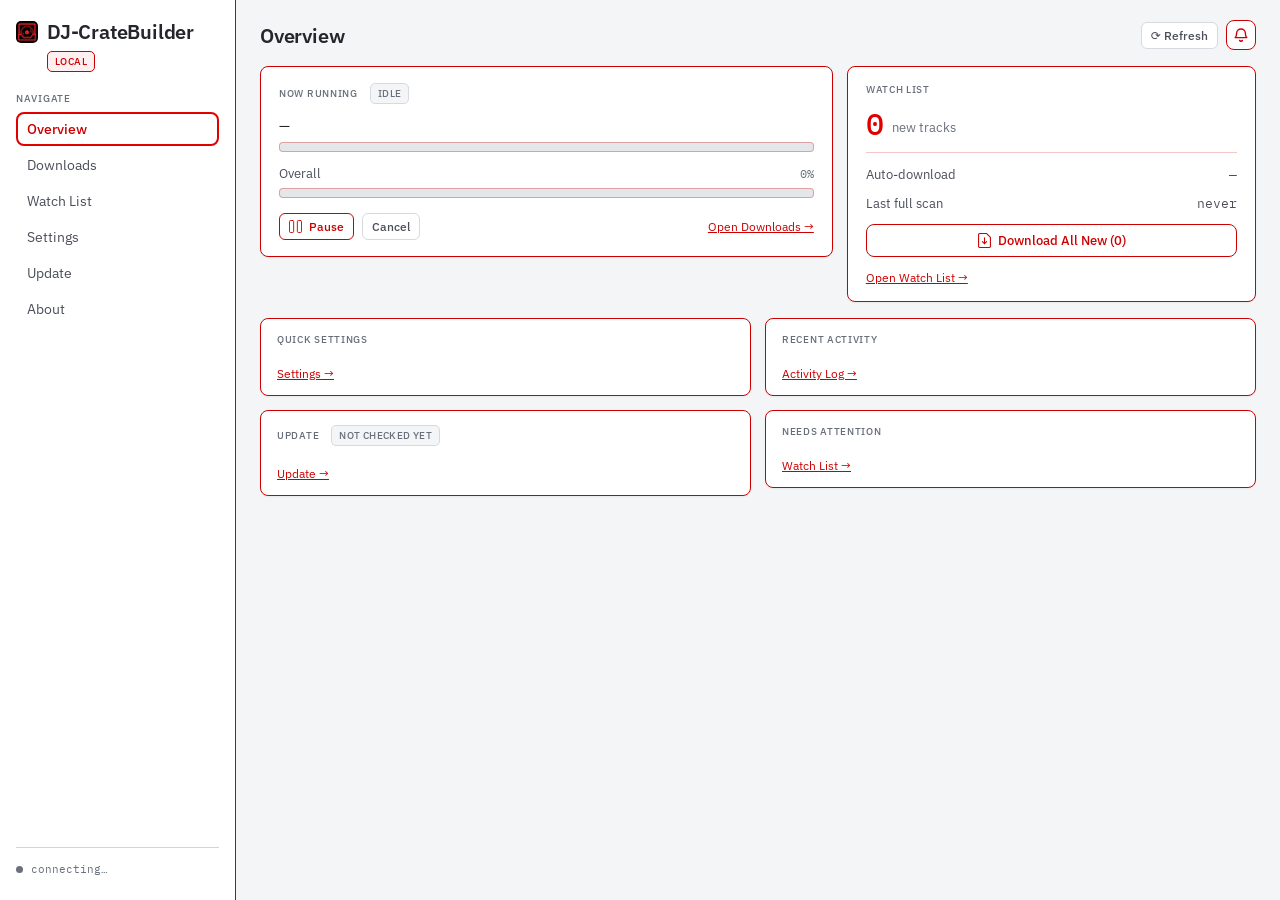
==== commit 4b8d72ec: "feat(web): swap button, heading and dialog emoji for Core Line glyphs Every emoji drawn on a button," ====
--- a/web/index.html
+++ b/web/index.html
@@ -24,6 +24,7 @@
 </script>
 <link rel="stylesheet" href="theme.css">
 <link rel="stylesheet" href="app.css">
+<link rel="stylesheet" href="icons.css">
 <link rel="stylesheet" href="theme-dark.css">
 </head>
 <body>
@@ -118,7 +119,7 @@
             <div class="cb-bar"><div class="cb-bar__fill cb-bar__fill--overall" id="ov-run-all" style="width:0"></div></div>
           </div>
           <div class="cb-row" style="gap:8px;margin-top:2px">
-            <button class="cb-btn cb-btn--sm" id="ov-pause">⏸ Pause</button>
+            <button class="cb-btn cb-btn--sm" id="ov-pause" data-ic="pause">Pause</button>
             <button class="cb-btn cb-btn--quiet cb-btn--sm" id="ov-cancel">Cancel</button>
             <a href="#downloads" id="ov-open" style="margin-left:auto;font-size:12px">Open Downloads →</a>
           </div>
@@ -137,7 +138,7 @@
           <div class="cb-row cb-ov-line"><span>Last full scan</span>
             <span class="cb-mono" style="margin-left:auto" id="ov-last-scan">never</span></div>
           <button class="cb-btn" id="ov-dl-all" style="justify-content:center;width:100%"
-                  data-tt="wl.download_all_new">⬇ Download All New (0)</button>
+                  data-tt="wl.download_all_new" data-ic="download">Download All New (0)</button>
           <a href="#watchlist" id="ov-goto-wl" style="font-size:12px">Open Watch List →</a>
         </div>
       </div>
@@ -231,7 +232,7 @@
         </select>
         <span class="cb-help cb-tt-host" data-tt="main.skip_mode">?</span>
         <button class="cb-btn cb-btn--quiet" id="dl-openfolder"
-                style="margin-left:auto" data-tt="main.open_folder">📂 Open Main Folder</button>
+                style="margin-left:auto" data-tt="main.open_folder" data-ic="folder">Open Main Folder</button>
       </div>
 
       <div class="cb-row" style="gap:10px" id="dl-actions-row">
@@ -239,7 +240,7 @@
                 style="flex:1;justify-content:center;font-size:14.5px;padding:11px">Start Downloads</button>
         <button class="cb-btn cb-btn--quiet" id="dl-cancel" disabled
                 data-tt="main.cancel_batch">Cancel</button>
-        <button class="cb-btn cb-btn--quiet" id="dl-pause" disabled>⏸ Pause</button>
+        <button class="cb-btn cb-btn--quiet" id="dl-pause" data-ic="pause" disabled>Pause</button>
       </div>
 
       <div class="cb-card cb-pad" id="dl-progress" style="opacity:.6">
@@ -281,17 +282,15 @@
       <div class="cb-row" style="gap:8px;flex-wrap:wrap">
         <button class="cb-btn cb-btn--fill" id="wl-add" data-tt="wl.add_channel">+ Add Channel</button>
         <button class="cb-btn" id="wl-links" style="border-color:var(--cb-attn-line);color:var(--cb-warn)"
-                data-tt="wl.check_links">🛠 Check Links</button>
-        <button class="cb-btn" id="wl-dl-all" data-tt="wl.download_all_new">⬇ Download All New</button>
-        <button class="cb-btn" id="wl-scan" data-tt="wl.scan_all">🔍 Scan for new</button>
+                data-tt="wl.check_links" data-ic="wrench">Check Links</button>
+        <button class="cb-btn" id="wl-dl-all" data-tt="wl.download_all_new" data-ic="download">Download All New</button>
+        <button class="cb-btn" id="wl-scan" data-tt="wl.scan_all" data-ic="search">Scan for new</button>
         <button class="cb-btn cb-btn--quiet" id="wl-cancel" disabled
-                data-tt="wl.cancel_all">✕ Cancel</button>
+                data-tt="wl.cancel_all" data-ic="close">Cancel</button>
       </div>
       <div class="cb-row" style="gap:8px;flex-wrap:wrap">
-        <button class="cb-btn cb-btn--quiet cb-btn--xs" id="wl-export" data-tt="wl.export_list">📤 Export List</button>
-        <button class="cb-btn cb-btn--quiet cb-btn--xs" id="wl-import" data-tt="wl.import_list">📥 Import List</button>
-        <button class="cb-btn cb-btn--quiet cb-btn--xs" id="wl-inbox" hidden
-                data-tt="wl.browser_inbox">🌐 Browser Inbox</button>
+        <button class="cb-btn cb-btn--xs" id="wl-export" data-tt="wl.export_list" data-ic="export">Export List</button>
+        <button class="cb-btn cb-btn--xs" id="wl-import" data-tt="wl.import_list" data-ic="import">Import List</button>
       </div>
       <div id="wl-cards" class="cb-cards"></div>
 
@@ -303,7 +302,7 @@
             <button class="cb-btn cb-btn--quiet cb-btn--sm" id="wl-log-clear"
                     data-tt="wl.clear_scan_log">Clear</button>
             <button class="cb-btn cb-btn--quiet cb-btn--sm" id="wl-log-open"
-                    data-tt="wl.open_activity_log">Open Activity Log ↗</button>
+                    data-tt="wl.open_activity_log" data-ic-end="ext-link">Open Activity Log</button>
           </div>
         </div>
         <div class="cb-log" id="wl-log" style="height:156px;overflow:auto"></div>
@@ -313,7 +312,7 @@
     <!-- 3j — Settings -->
     <section class="cb-screen" id="screen-settings">
       <div class="cb-row" style="margin-bottom:4px">
-        <h4 class="cb-h">⚙ Settings</h4>
+        <h4 class="cb-h" data-ic="gear">Settings</h4>
         <span class="cb-mut" style="font-size:12.5px">Every option writes straight to
           <span class="cb-mono" id="cfg-path">the host's config</span></span>
         <span class="cb-mono" style="margin-left:auto;font-size:10.5px;color:var(--cb-ok)">All changes autosave</span>
@@ -339,7 +338,7 @@
         <input class="cb-in" id="log-activity-search" style="width:190px" placeholder="Search…">
         <button class="cb-btn cb-btn--quiet cb-btn--sm cb-icon" id="log-activity-prev" data-tt="log.search_prev">▲</button>
         <button class="cb-btn cb-btn--quiet cb-btn--sm cb-icon" id="log-activity-next" data-tt="log.search_next">▼</button>
-        <button class="cb-btn cb-btn--quiet cb-btn--sm cb-icon" id="log-activity-clear" data-tt="log.search_clear">✕</button>
+        <button class="cb-btn cb-btn--quiet cb-btn--sm cb-icon" id="log-activity-clear" data-tt="log.search_clear" data-ic="close"></button>
         <span class="cb-mono cb-mut cb-log__count" id="log-activity-count"></span>
         <div class="cb-row" style="margin-left:auto;gap:8px">
           <button class="cb-btn cb-btn--quiet cb-btn--sm" id="log-activity-top" data-tt="log.jump_top">⤒</button>
@@ -372,7 +371,7 @@
         <input class="cb-in" id="log-debug-search" style="width:190px" placeholder="Search…">
         <button class="cb-btn cb-btn--quiet cb-btn--sm cb-icon" id="log-debug-prev" data-tt="log.search_prev">▲</button>
         <button class="cb-btn cb-btn--quiet cb-btn--sm cb-icon" id="log-debug-next" data-tt="log.search_next">▼</button>
-        <button class="cb-btn cb-btn--quiet cb-btn--sm cb-icon" id="log-debug-clear" data-tt="log.search_clear">✕</button>
+        <button class="cb-btn cb-btn--quiet cb-btn--sm cb-icon" id="log-debug-clear" data-tt="log.search_clear" data-ic="close"></button>
         <span class="cb-mono cb-mut cb-log__count" id="log-debug-count"></span>
         <div class="cb-row" style="margin-left:auto;gap:8px">
           <button class="cb-btn cb-btn--quiet cb-btn--sm" id="log-debug-top" data-tt="log.jump_top">⤒</button>
@@ -394,11 +393,11 @@
         <span class="cb-mut" style="font-size:12.5px">Database</span>
       </div>
       <div class="cb-row" style="padding:10px 14px 0;gap:6px">
-        <button class="cb-btn cb-btn--sm" id="db-tab-btn-downloads">⬇ Downloads</button>
-        <button class="cb-btn cb-btn--quiet cb-btn--sm" id="db-tab-btn-watchlist">👁 Watch List</button>
-        <button class="cb-btn cb-btn--quiet cb-btn--sm" id="db-tab-btn-artwork">🖼 Artwork</button>
+        <button class="cb-btn cb-btn--sm" id="db-tab-btn-downloads" data-ic="download">Downloads</button>
+        <button class="cb-btn cb-btn--quiet cb-btn--sm" id="db-tab-btn-watchlist" data-ic="eye">Watch List</button>
+        <button class="cb-btn cb-btn--quiet cb-btn--sm" id="db-tab-btn-artwork" data-ic="image">Artwork</button>
         <button class="cb-btn cb-btn--quiet cb-btn--sm" id="db-help"
-                style="margin-left:auto" data-tt="db.help_downloads">❔ Help</button>
+                style="margin-left:auto" data-tt="db.help_downloads" data-ic="help">Help</button>
       </div>
 
       <div class="db-tab is-on" id="db-tab-downloads">
@@ -432,7 +431,7 @@
         <div class="cb-toolbar">
           <span class="cb-lab">Watched channels — click a column to sort</span>
           <div class="cb-row" style="margin-left:auto;gap:8px">
-            <button class="cb-btn cb-btn--warn cb-btn--sm" id="db-wl-cleanup">🧹 Folders Cleanup ‹Smart›</button>
+            <button class="cb-btn cb-btn--warn cb-btn--sm" id="db-wl-cleanup" data-ic="broom">Folders Cleanup ‹Smart›</button>
             <button class="cb-btn cb-btn--quiet cb-btn--sm" id="db-wl-refresh" data-tt="db.refresh">⟳ Refresh</button>
           </div>
         </div>
@@ -452,7 +451,7 @@
           <span class="cb-lab">Search:</span>
           <input class="cb-in" id="db-art-search" style="width:170px" placeholder="track or channel…">
           <div class="cb-row" style="margin-left:auto;gap:8px">
-            <button class="cb-btn cb-btn--sm" id="db-art-fetch">🖼 Fetch Missing Artwork</button>
+            <button class="cb-btn cb-btn--sm" id="db-art-fetch" data-ic="image">Fetch Missing Artwork</button>
             <button class="cb-btn cb-btn--quiet cb-btn--sm" id="db-art-refresh" data-tt="db.refresh">⟳ Refresh</button>
           </div>
         </div>
--- a/web/app.css
+++ b/web/app.css
@@ -202,10 +202,12 @@
 .cb-foot-link { color: var(--cb-muted); text-decoration: none; }
 .cb-foot-link:hover { color: var(--cb-line); text-decoration: underline; }
 
-/* Batch queue rows. The floor keeps four rows' worth of the card open before
-   the list has to earn its height — a .cb-qrow measures 42.75px. Past four the
-   list grows as it always did. */
-#dl-rows { min-height: 171px; }
+/* Batch queue rows. Four rows' worth of the card, always — a .cb-qrow measures
+   42.75px. A fixed height, not a floor: a floor let the fifth URL (or a Watch
+   List run's fifth channel) push everything below it down the screen. Past
+   four the list scrolls instead, and the renderers keep the running row in
+   view. */
+#dl-rows { height: 171px; overflow-y: auto; }
 .cb-qrow {
   display: flex; align-items: center; gap: 10px;
   padding: 8px 0; border-bottom: 1px solid var(--cb-line-row);
@@ -225,13 +227,13 @@
 
 /* Bottom Queue log — the currently-downloading line gets the design's tinted
    row treatment; everything else is plain .cb-log text. */
-/* Six lines at the 19.8px .cb-log line box, on a content-box height, so the
+/* Nine lines at the 19.8px .cb-log line box, on a content-box height, so the
    running queue reads as a list rather than a peephole. A fixed height, not a
    floor: one line per queued item meant the card grew from six lines to as
    many as the batch had the moment it started, walking everything below it
    down the screen. It scrolls instead, and renderQueueLog keeps the running
    line in view. */
-#dl-queue { height: 119px; overflow-y: auto; }
+#dl-queue { height: 178px; overflow-y: auto; }
 /* The Clear beside the Queue title, for a kept run: sized to the title line
    it sits on rather than to the toolbar buttons. */
 .cb-queue__clear { font-size: 11px; padding: 1px 7px; min-height: 20px; }
--- a/web/icons.css
+++ b/web/icons.css
@@ -0,0 +1,104 @@
+/* Icons — Streamline "Core Line – Free" glyphs, drawn as CSS masks.
+   A control asks for one with data-ic="name" (glyph before its text) or
+   data-ic-end="name" (after it); the mask is painted with currentColor, so an
+   icon always takes its host's text colour in either theme, and it is sized in
+   em so it follows the text-size setting. The label stays a plain text node —
+   nothing in app.js builds icon markup. To add a glyph, drop its SVG into the
+   list below with the same shape (24-grid, stroke 1.7, one line per icon). */
+
+[data-ic]::before, [data-ic-end]::after {
+  content: ""; display: inline-block; flex: none;
+  width: 1.15em; height: 1.15em; vertical-align: -.2em;
+  background-color: currentColor;
+  -webkit-mask: var(--ic) center / contain no-repeat;
+          mask: var(--ic) center / contain no-repeat;
+}
+[data-ic-end]::after { --ic: var(--ic-end); }
+/* Flex hosts (.cb-btn) space the glyph with their gap; inline ones need a gap of their own. */
+[data-ic]:not(.cb-btn)::before { margin-right: .4em; }
+[data-ic-end]:not(.cb-btn)::after { margin-left: .35em; }
+
+:root {
+  /* Pause */
+  --ic-pause: url("data:image/svg+xml,%3Csvg xmlns='http://www.w3.org/2000/svg' fill='none' viewBox='0 0 14 14'%3E%3Cg%3E%3Cpath stroke='%23000000' stroke-linecap='round' stroke-linejoin='round' d='M4 0.5H1.5c-0.552285 0 -1 0.447715 -1 1v11c0 0.5523 0.447715 1 1 1H4c0.55228 0 1 -0.4477 1 -1v-11c0 -0.552285 -0.44772 -1 -1 -1Z' stroke-width='1'%3E%3C/path%3E%3Cpath stroke='%23000000' stroke-linecap='round' stroke-linejoin='round' d='M12.5 0.5H10c-0.55228 0 -1 0.447715 -1 1v11c0 0.5523 0.44772 1 1 1h2.5c0.5523 0 1 -0.4477 1 -1v-11c0 -0.552285 -0.4477 -1 -1 -1Z' stroke-width='1'%3E%3C/path%3E%3C/g%3E%3C/svg%3E");
+  /* Play */
+  --ic-play: url("data:image/svg+xml,%3Csvg xmlns='http://www.w3.org/2000/svg' fill='none' viewBox='0 0 24 24'%3E%3Cg%3E%3Cpath stroke='%23000000' stroke-linecap='round' stroke-linejoin='round' d='M2.46156 21.136971428571428c0.006154285714285714 0.35725714285714283 0.11009142857142856 0.7059428571428571 0.30049714285714285 1.0081714285714285 0.1904057142857143 0.30222857142857146 0.46001142857142857 0.5465142857142856 0.779502857142857 0.7061142857142857 0.31904571428571427 0.18034285714285714 0.6792685714285713 0.27514285714285713 1.0457142857142856 0.27514285714285713s0.7266857142857143 -0.0948 1.0457142857142856 -0.27514285714285713l14.828554285714286 -9.17136c0.32262857142857143 -0.15543428571428572 0.5948571428571428 -0.39877714285714283 0.7854857142857142 -0.7020342857142857 0.19045714285714285 -0.30325714285714284 0.2914285714285714 -0.65412 0.2914285714285714 -1.0122514285714286 0 -0.35813142857142855 -0.10097142857142857 -0.7089942857142857 -0.2914285714285714 -1.0122514285714286 -0.1906285714285714 -0.30325714285714284 -0.46285714285714286 -0.5466 -0.7854857142857142 -0.7020342857142857L5.632988571428571 1.1484651428571429c-0.3190285714285714 -0.18026914285714285 -0.6792685714285713 -0.2750005714285714 -1.0457142857142856 -0.2750005714285714s-0.7266685714285713 0.09473142857142856 -1.0457142857142856 0.2750005714285714c-0.3194914285714286 0.1597525714285714 -0.5890971428571429 0.40401771428571426 -0.779502857142857 0.7062548571428572 -0.1904057142857143 0.30222857142857146 -0.29434285714285713 0.65088 -0.30049714285714285 1.0080342857142857V21.136971428571428Z' stroke-width='1.7143'%3E%3C/path%3E%3C/g%3E%3C/svg%3E");
+  /* Download File */
+  --ic-download: url("data:image/svg+xml,%3Csvg xmlns='http://www.w3.org/2000/svg' fill='none' viewBox='0 0 14 14'%3E%3Cg%3E%3Cpath stroke='%23000000' stroke-linecap='round' stroke-linejoin='round' d='M12.5 12.5c0 0.2652 -0.1054 0.5196 -0.2929 0.7071s-0.4419 0.2929 -0.7071 0.2929h-9c-0.26522 0 -0.51957 -0.1054 -0.70711 -0.2929C1.60536 13.0196 1.5 12.7652 1.5 12.5v-11c0 -0.26522 0.10536 -0.51957 0.29289 -0.707107C1.98043 0.605357 2.23478 0.5 2.5 0.5H9L12.5 4v8.5Z' stroke-width='1'%3E%3C/path%3E%3Cpath stroke='%23000000' stroke-linecap='round' stroke-linejoin='round' d='m9 8 -2 2 -2 -2' stroke-width='1'%3E%3C/path%3E%3Cpath stroke='%23000000' stroke-linecap='round' stroke-linejoin='round' d='m7 10 0 -5.5' stroke-width='1'%3E%3C/path%3E%3C/g%3E%3C/svg%3E");
+  /* Skip Forward */
+  --ic-skip: url("data:image/svg+xml,%3Csvg xmlns='http://www.w3.org/2000/svg' fill='none' viewBox='0 0 24 24'%3E%3Cg%3E%3Cpath stroke='%23000000' stroke-linecap='round' stroke-linejoin='round' d='M0.8571514285714286 17.639999999999997c-0.0008297142857142856 0.21805714285714287 0.057781714285714283 0.4323428571428571 0.169536 0.6195428571428571 0.11175428571428571 0.18737142857142855 0.27242742857142854 0.3406285714285714 0.46474971428571427 0.44331428571428566 0.189048 0.11331428571428571 0.4053171428571428 0.17314285714285715 0.6257228571428571 0.17314285714285715 0.22038857142857143 0 0.43666285714285713 -0.059828571428571425 0.6257142857142857 -0.17314285714285715l8.708571428571428 -5.657074285714286c0.16988571428571428 -0.10848 0.30972 -0.25799999999999995 0.4065771428571428 -0.43476 0.0968742857142857 -0.17677714285714285 0.14765142857142857 -0.3751028571428571 0.14765142857142857 -0.5766685714285714 0 -0.2015657142857143 -0.050777142857142854 -0.39989142857142856 -0.14765142857142857 -0.5766685714285714 -0.09685714285714285 -0.17677714285714285 -0.23669142857142855 -0.32629714285714284 -0.4065771428571428 -0.43476l-8.708571428571428 -5.691428571428571c-0.18905142857142856 -0.11331428571428571 -0.4053257142857143 -0.17316 -0.6257142857142857 -0.17316 -0.22040571428571426 0 -0.4366748571428571 0.05984571428571428 -0.6257228571428571 0.17316 -0.1923222857142857 0.10280571428571428 -0.35299542857142857 0.25608000000000003 -0.46474971428571427 0.44333142857142854 -0.11175428571428571 0.18726857142857142 -0.17036571428571426 0.40145142857142857 -0.169536 0.6195257142857142V17.639999999999997Z' stroke-width='1.7143'%3E%3C/path%3E%3Cpath stroke='%23000000' stroke-linecap='round' stroke-linejoin='round' d='M11.99436 17.639999999999997c-0.0008399999999999999 0.21805714285714287 0.05778857142857142 0.4323428571428571 0.16954285714285713 0.6195428571428571 0.11175428571428571 0.18737142857142855 0.27241714285714286 0.3406285714285714 0.4647428571428571 0.44331428571428566 0.18905142857142856 0.11331428571428571 0.4053085714285714 0.17314285714285715 0.6257142857142857 0.17314285714285715s0.43666285714285713 -0.059828571428571425 0.6257142857142857 -0.17314285714285715l8.708554285714284 -5.657074285714286c0.16988571428571428 -0.10848 0.30977142857142853 -0.25799999999999995 0.4066285714285714 -0.43476 0.09685714285714285 -0.17677714285714285 0.14759999999999998 -0.3751028571428571 0.14759999999999998 -0.5766685714285714 0 -0.2015657142857143 -0.050742857142857145 -0.39989142857142856 -0.14759999999999998 -0.5766685714285714 -0.09685714285714285 -0.17677714285714285 -0.23674285714285714 -0.32629714285714284 -0.4066285714285714 -0.43476l-8.708554285714284 -5.691428571428571c-0.18905142857142856 -0.11331428571428571 -0.4053085714285714 -0.17316 -0.6257142857142857 -0.17316s-0.43666285714285713 0.05984571428571428 -0.6257142857142857 0.17316c-0.18726857142857142 0.10001142857142857 -0.34464 0.24791999999999997 -0.4560685714285714 0.4286228571428571 -0.11142857142857143 0.18068571428571426 -0.17292 0.38772 -0.17821714285714285 0.5999485714285714V17.639999999999997Z' stroke-width='1.7143'%3E%3C/path%3E%3Cpath stroke='%23000000' stroke-linecap='round' stroke-linejoin='round' d='M23.142857142857142 4.285714285714286v15.428571428571427' stroke-width='1.7143'%3E%3C/path%3E%3C/g%3E%3C/svg%3E");
+  /* Flash / lightning */
+  --ic-bolt: url("data:image/svg+xml,%3Csvg xmlns='http://www.w3.org/2000/svg' fill='none' viewBox='0 0 24 24'%3E%3Cg%3E%3Cpath stroke='%23000000' stroke-linecap='round' stroke-linejoin='round' d='M13.714285714285714 0.8571428571428571v8.571428571428571h6l-9.428571428571429 13.714285714285714v-8.571428571428571H4.285714285714286L13.714285714285714 0.8571428571428571Z' stroke-width='1.7143'%3E%3C/path%3E%3C/g%3E%3C/svg%3E");
+  /* Magnifying Glass */
+  --ic-search: url("data:image/svg+xml,%3Csvg xmlns='http://www.w3.org/2000/svg' fill='none' viewBox='0 0 14 14'%3E%3Cg%3E%3Cpath stroke='%23000000' stroke-linecap='round' stroke-linejoin='round' d='M6 11.5c3.03757 0 5.5 -2.46243 5.5 -5.5S9.03757 0.5 6 0.5 0.5 2.96243 0.5 6s2.46243 5.5 5.5 5.5Z' stroke-width='1'%3E%3C/path%3E%3Cpath stroke='%23000000' stroke-linecap='round' stroke-linejoin='round' d='M13.5 13.5 10 10' stroke-width='1'%3E%3C/path%3E%3C/g%3E%3C/svg%3E");
+  /* Wrench */
+  --ic-wrench: url("data:image/svg+xml,%3Csvg xmlns='http://www.w3.org/2000/svg' fill='none' viewBox='0 0 24 24'%3E%3Cg%3E%3Cpath stroke='%23000000' stroke-linecap='round' stroke-linejoin='round' d='M22.98788571428571 6.165308571428571c-0.03308571428571429 -0.17963999999999997 -0.10354285714285714 -0.3503142857142857 -0.20691428571428572 -0.5009485714285714 -0.10337142857142856 -0.15061714285714284 -0.23725714285714283 -0.2778171428571429 -0.39308571428571426 -0.3733371428571428l-3.4285714285714284 3.4285714285714284c-0.15994285714285714 0.16590857142857143 -0.35159999999999997 0.2978914285714286 -0.5636571428571427 0.3880285714285714 -0.21205714285714286 0.09013714285714286 -0.44022857142857136 0.1365942857142857 -0.6706285714285714 0.1365942857142857 -0.23039999999999997 0 -0.45840000000000003 -0.04645714285714285 -0.6705257142857143 -0.1365942857142857 -0.21207428571428572 -0.09013714285714286 -0.4038 -0.22211999999999998 -0.5637085714285714 -0.3880285714285714l-1.3028571428571427 -1.1657142857142857c-0.3141085714285714 -0.32045142857142855 -0.49004571428571425 -0.7512857142857142 -0.49004571428571425 -1.2s0.17593714285714285 -0.8795485714285715 0.49004571428571425 -1.2l3.42852 -3.4285714285714284c-0.07474285714285714 -0.17564914285714284 -0.1872 -0.3327222857142857 -0.32931428571428567 -0.460104 -0.1422857142857143 -0.12738 -0.3106285714285714 -0.22195714285714285 -0.4935428571428571 -0.2770371428571428 -1.1962285714285714 -0.23856 -2.435451428571428 -0.13644342857142855 -3.5765314285714287 0.29472514285714285 -1.14108 0.4311685714285714 -2.1381771428571428 1.174056 -2.8777714285714286 2.144101714285714s-1.19196 2.1282685714285714 -1.3056 3.342788571428571c-0.10645714285714286 1.1377028571428571 0.08833714285714285 2.2819885714285713 0.5628685714285714 3.3185142857142855L1.3964965714285713 19.288285714285713C0.7173497142857143 19.967485714285715 0.7286125714285714 21.072 1.4214685714285713 21.737142857142857l0.9613371428571427 0.9229714285714286c0.6705257142857143 0.6437142857142857 1.731925714285714 0.6358285714285714 2.3927657142857144 -0.018l9.305708571428571 -9.204874285714284c1.0064914285714284 0.4156628571428571 2.1028457142857144 0.5737714285714285 3.1892914285714284 0.4573028571428571 1.2011999999999998 -0.12877714285714287 2.343257142857143 -0.588222857142857 3.2989714285714284 -1.3272514285714285 0.9558857142857142 -0.7390457142857142 1.6878857142857142 -1.7286857142857142 2.1147428571428573 -2.8589142857142855 0.42702857142857137 -1.1302114285714286 0.5321142857142857 -2.356697142857143 0.3036 -3.5430685714285715Z' stroke-width='1.7143'%3E%3C/path%3E%3C/g%3E%3C/svg%3E");
+  /* Paintbrush 1 (stands in for the cleanup broom) */
+  --ic-broom: url("data:image/svg+xml,%3Csvg xmlns='http://www.w3.org/2000/svg' fill='none' viewBox='0 0 24 24'%3E%3Cg%3E%3Cpath stroke='%23000000' stroke-linecap='round' stroke-linejoin='round' d='M19.714457142857142 14.571428571428571H4.285817142857143l-1.3028571428571427 6.514285714285713c-0.04908 0.2490857142857143 -0.04223999999999999 0.5058857142857142 0.02002285714285714 0.7518857142857143 0.062262857142857134 0.24599999999999997 0.17837142857142857 0.47519999999999996 0.3399771428571428 0.6709714285714286 0.1595142857142857 0.1966285714285714 0.3606171428571428 0.3555428571428571 0.5888571428571429 0.4652571428571428 0.22824 0.10954285714285714 0.47792571428571423 0.16731428571428572 0.7311428571428571 0.16902857142857142h14.674354285714287c0.2532 -0.0017142857142857142 0.5028 -0.05948571428571429 0.7311428571428571 -0.16902857142857142 0.22817142857142855 -0.10971428571428571 0.42925714285714284 -0.26862857142857144 0.5888571428571429 -0.4652571428571428 0.1614857142857143 -0.19577142857142854 0.2777142857142857 -0.42497142857142856 0.33994285714285716 -0.6709714285714286 0.062228571428571425 -0.24599999999999997 0.06908571428571429 -0.5028 0.020057142857142857 -0.7518857142857143l-1.3028571428571427 -6.514285714285713Z' stroke-width='1.7143'%3E%3C/path%3E%3Cpath stroke='%23000000' stroke-linecap='round' stroke-linejoin='round' d='M19.71428571428571 9.428571428571429c0.4546285714285714 0 0.8907428571428571 0.18061714285714284 1.2121714285714285 0.5020971428571428 0.3214285714285714 0.32149714285714287 0.5021142857142856 0.7575257142857142 0.5021142857142856 1.2121885714285714v3.4285714285714284h-18.857142857142858v-3.4285714285714284c0 -0.45466285714285715 0.18061714285714284 -0.8906914285714285 0.5020971428571428 -1.2121885714285714C3.3950228571428567 9.609188571428572 3.8310514285714286 9.428571428571429 4.285714285714286 9.428571428571429H6.857142857142857c0.45466285714285715 0 0.8906914285714285 -0.18061714285714284 1.2121885714285714 -0.5020971428571428C8.390811428571428 8.604977142857143 8.571428571428571 8.16894857142857 8.571428571428571 7.7142857142857135v-3.4285714285714284c0 -0.9093085714285714 0.36121714285714285 -1.781382857142857 1.0042114285714285 -2.4243599999999996C10.218617142857143 1.218366857142857 11.090691428571429 0.8571428571428571 12 0.8571428571428571s1.781382857142857 0.361224 2.4243599999999996 1.0042114285714285C15.067354285714284 2.5043314285714287 15.428571428571427 3.3764057142857142 15.428571428571427 4.285714285714286v3.4285714285714284c0 0.45466285714285715 0.18061714285714284 0.8906914285714285 0.5020971428571428 1.2121885714285714C16.252165714285713 9.247954285714284 16.688194285714285 9.428571428571429 17.142857142857142 9.428571428571429h2.571428571428571Z' stroke-width='1.7143'%3E%3C/path%3E%3Cpath stroke='%23000000' stroke-linecap='round' stroke-linejoin='round' d='M14.571428571428571 23.142857142857142V18.857142857142858' stroke-width='1.7143'%3E%3C/path%3E%3C/g%3E%3C/svg%3E");
+  /* Refresh / rotate */
+  --ic-refresh: url("data:image/svg+xml,%3Csvg xmlns='http://www.w3.org/2000/svg' fill='none' viewBox='0 0 14 14'%3E%3Cg%3E%3Cpath stroke='%23000000' stroke-linecap='round' stroke-linejoin='round' d='m9.25 0.5 2.5 2.5 -2.5 2.5' stroke-width='1'%3E%3C/path%3E%3Cpath stroke='%23000000' stroke-linecap='round' stroke-linejoin='round' d='M12.25 8.25c0 1.03835 -0.3079 2.0534 -0.8848 2.9167 -0.5769 0.8634 -1.3968 1.5363 -2.35611 1.9337 -0.95931 0.3973 -2.01491 0.5013 -3.03331 0.2987 -1.0184 -0.2025 -1.95386 -0.7026 -2.68809 -1.4368 -0.73422 -0.7342 -1.23424 -1.6697 -1.43681 -2.68808 -0.20257 -1.0184 -0.09861 -2.074 0.29875 -3.03331 0.39736 -0.95931 1.07027 -1.77925 1.93363 -2.35613C4.94662 3.30791 5.96165 3 7 3h4.75' stroke-width='1'%3E%3C/path%3E%3C/g%3E%3C/svg%3E");
+  /* Tag */
+  --ic-tag: url("data:image/svg+xml,%3Csvg xmlns='http://www.w3.org/2000/svg' fill='none' viewBox='0 0 24 24'%3E%3Cg%3E%3Cpath stroke='%23000000' stroke-linecap='round' stroke-linejoin='round' d='m1.2325885714285714 16.09884 6.668571428571428 6.668588571428572c0.24108 0.24068571428571428 0.5678571428571428 0.37594285714285713 0.9085714285714286 0.37594285714285713 0.3407142857142857 0 0.6675085714285715 -0.13525714285714285 0.9085714285714286 -0.37594285714285713L22.952571428571424 9.533125714285715c0.0665142857142857 -0.06356571428571428 0.11794285714285714 -0.14120571428571427 0.1505142857142857 -0.22722857142857142 0.032742857142857136 -0.08600571428571428 0.045599999999999995 -0.1782342857142857 0.03805714285714286 -0.2699142857142857l-1.0114285714285713 -6.565714285714286c-0.008228571428571427 -0.15646285714285715 -0.07405714285714286 -0.30432 -0.1848 -0.41509714285714283 -0.1109142857142857 -0.11079428571428572 -0.2586857142857143 -0.17665714285714285 -0.41519999999999996 -0.18490285714285712l-6.565697142857142 -1.0114285714285713c-0.09168 -0.007609714285714286 -0.18390857142857142 0.005372571428571429 -0.2699142857142857 0.038000571428571425 -0.08602285714285714 0.03262628571428571 -0.16366285714285714 0.084072 -0.22722857142857142 0.15057085714285712l-13.234285714285713 13.234285714285713c-0.24077142857142855 0.24106285714285713 -0.37601142857142855 0.5678571428571428 -0.37601142857142855 0.9085714285714286 0 0.3407142857142857 0.13524 0.6674914285714285 0.37601142857142855 0.9085714285714286v0Z' stroke-width='1.7143'%3E%3C/path%3E%3Cpath stroke='%23000000' stroke-linecap='round' stroke-linejoin='round' d='M16.95264 7.904502857142857c-0.4733828571428571 0 -0.8571428571428571 -0.38376 -0.8571428571428571 -0.8571428571428571s0.38376 -0.8571428571428571 0.8571428571428571 -0.8571428571428571c0.47341714285714287 0 0.8570742857142857 0.38376 0.8570742857142857 0.8571428571428571s-0.3836571428571428 0.8571428571428571 -0.8570742857142857 0.8571428571428571Z' stroke-width='1.7143'%3E%3C/path%3E%3C/g%3E%3C/svg%3E");
+  /* Folder */
+  --ic-folder: url("data:image/svg+xml,%3Csvg xmlns='http://www.w3.org/2000/svg' fill='none' viewBox='0 0 14 14'%3E%3Cg%3E%3Cpath stroke='%23000000' stroke-linecap='round' stroke-linejoin='round' d='M0.5 12.2499V1.74994c0 -0.26522 0.105357 -0.51957 0.292893 -0.70711C0.98043 0.855293 1.23478 0.749936 1.5 0.749936h3.69c0.22843 -0.006655 0.45226 0.065133 0.63421 0.203414 0.18194 0.13828 0.31104 0.33471 0.36579 0.55659l0.31 1.24h6c0.2652 0 0.5196 0.10535 0.7071 0.29289 0.1875 0.18754 0.2929 0.44189 0.2929 0.70711v8.49996c0 0.2653 -0.1054 0.5196 -0.2929 0.7071 -0.1875 0.1876 -0.4419 0.2929 -0.7071 0.2929h-11c-0.26522 0 -0.51957 -0.1053 -0.707107 -0.2929C0.605357 12.7695 0.5 12.5152 0.5 12.2499Z' stroke-width='1'%3E%3C/path%3E%3C/g%3E%3C/svg%3E");
+  /* Database */
+  --ic-database: url("data:image/svg+xml,%3Csvg xmlns='http://www.w3.org/2000/svg' fill='none' viewBox='0 0 24 24'%3E%3Cg%3E%3Cpath stroke='%23000000' stroke-linecap='round' stroke-linejoin='round' d='M21.428571428571427 1.7142857142857142h-18.857142857142858c-0.9467742857142857 0 -1.7142857142857142 0.76752 -1.7142857142857142 1.7142857142857142v6.857142857142857c0 0.9467657142857142 0.7675114285714285 1.7142857142857142 1.7142857142857142 1.7142857142857142h18.857142857142858c0.9468 0 1.7142857142857142 -0.76752 1.7142857142857142 -1.7142857142857142V3.4285714285714284c0 -0.9467657142857142 -0.7674857142857142 -1.7142857142857142 -1.7142857142857142 -1.7142857142857142Z' stroke-width='1.7143'%3E%3C/path%3E%3Cpath stroke='%23000000' stroke-linecap='round' stroke-linejoin='round' d='M6 7.7142857142857135c0.4733828571428571 0 0.8571428571428571 -0.38376 0.8571428571428571 -0.8571428571428571s-0.38376 -0.8571428571428571 -0.8571428571428571 -0.8571428571428571 -0.8571428571428571 0.38376 -0.8571428571428571 0.8571428571428571 0.38376 0.8571428571428571 0.8571428571428571 0.8571428571428571Z' stroke-width='1.7143'%3E%3C/path%3E%3Cpath stroke='%23000000' stroke-linecap='round' stroke-linejoin='round' d='M12.857142857142856 6.857142857142857H18.857142857142858' stroke-width='1.7143'%3E%3C/path%3E%3Cpath stroke='%23000000' stroke-linecap='round' stroke-linejoin='round' d='M2.571428571428571 12c-0.45466285714285715 0 -0.8906914285714285 0.18061714285714284 -1.2121834285714286 0.5020971428571428C1.0377548571428572 12.823594285714286 0.8571428571428571 13.259622857142856 0.8571428571428571 13.714285714285714v6.857142857142857c0 0.4546285714285714 0.180612 0.8907428571428571 0.5021022857142857 1.2121714285714285C1.6807371428571427 22.105028571428573 2.116765714285714 22.285714285714285 2.571428571428571 22.285714285714285h18.857142857142858c0.4546285714285714 0 0.8907428571428571 -0.18068571428571426 1.2121714285714285 -0.5021142857142856S23.142857142857142 21.02605714285714 23.142857142857142 20.57142857142857V13.714285714285714c0 -0.45466285714285715 -0.18068571428571426 -0.8906914285714285 -0.5021142857142856 -1.2121885714285714C22.319314285714285 12.180617142857143 21.8832 12 21.428571428571427 12' stroke-width='1.7143'%3E%3C/path%3E%3Cpath stroke='%23000000' stroke-linecap='round' stroke-linejoin='round' d='M6 18c0.4733828571428571 0 0.8571428571428571 -0.3838285714285714 0.8571428571428571 -0.8571428571428571 0 -0.4733828571428571 -0.38376 -0.8571428571428571 -0.8571428571428571 -0.8571428571428571s-0.8571428571428571 0.38376 -0.8571428571428571 0.8571428571428571c0 0.4733142857142857 0.38376 0.8571428571428571 0.8571428571428571 0.8571428571428571Z' stroke-width='1.7143'%3E%3C/path%3E%3Cpath stroke='%23000000' stroke-linecap='round' stroke-linejoin='round' d='M12.857142857142856 17.142857142857142H18.857142857142858' stroke-width='1.7143'%3E%3C/path%3E%3C/g%3E%3C/svg%3E");
+  /* Image */
+  --ic-image: url("data:image/svg+xml,%3Csvg xmlns='http://www.w3.org/2000/svg' fill='none' viewBox='0 0 24 24'%3E%3Cg%3E%3Cpath stroke='%23000000' stroke-linecap='round' stroke-linejoin='round' d='m2.571428571428571 23.142857142857142 18.857142857142858 0c0.9468 0 1.7142857142857142 -0.7674857142857142 1.7142857142857142 -1.7142857142857142l0 -18.857142857142858c0 -0.9467742857142857 -0.7674857142857142 -1.7142857142857142 -1.7142857142857142 -1.7142857142857142l-18.857142857142858 0c-0.9467742857142857 0 -1.7142857142857142 0.7675114285714285 -1.7142857142857142 1.7142857142857142l0 18.857142857142858c0 0.9468 0.7675114285714285 1.7142857142857142 1.7142857142857142 1.7142857142857142Z' stroke-width='1.7143'%3E%3C/path%3E%3Cpath stroke='%23000000' stroke-linecap='round' stroke-linejoin='round' d='m3 23.142857142857142 12.514285714285712 -11.794354285714284c0.15401142857142858 -0.12827999999999998 0.34812 -0.19853142857142855 0.5485714285714286 -0.19853142857142855 0.2004342857142857 0 0.3945428571428571 0.07025142857142858 0.5485542857142857 0.19853142857142855l6.531445714285714 4.68' stroke-width='1.7143'%3E%3C/path%3E%3Cpath stroke='%23000000' stroke-linecap='round' stroke-linejoin='round' d='M7.7142857142857135 10.285714285714285C9.134451428571428 10.285714285714285 10.285714285714285 9.134451428571428 10.285714285714285 7.7142857142857135S9.134451428571428 5.142857142857142 7.7142857142857135 5.142857142857142 5.142857142857142 6.2941199999999995 5.142857142857142 7.7142857142857135 6.2941199999999995 10.285714285714285 7.7142857142857135 10.285714285714285Z' stroke-width='1.7143'%3E%3C/path%3E%3C/g%3E%3C/svg%3E");
+  /* Eye */
+  --ic-eye: url("data:image/svg+xml,%3Csvg xmlns='http://www.w3.org/2000/svg' fill='none' viewBox='0 0 24 24'%3E%3Cg%3E%3Cpath stroke='%23000000' stroke-linecap='round' stroke-linejoin='round' d='M22.68 10.707942857142855c0.28422857142857144 0.35437714285714284 0.4416 0.814782857142857 0.4416 1.29216s-0.15737142857142858 0.937782857142857 -0.4416 1.29216c-1.8 2.1793199999999997 -5.897194285714286 6.422194285714285 -10.680051428571428 6.422194285714285s-8.879999999999999 -4.242874285714286 -10.680003428571428 -6.422194285714285c-0.2842971428571428 -0.35437714285714284 -0.44166685714285714 -0.814782857142857 -0.44166685714285714 -1.29216s0.15736971428571428 -0.937782857142857 0.44166685714285714 -1.29216C3.1199485714285715 8.528622857142857 7.217091428571429 4.285714285714286 11.999948571428572 4.285714285714286S20.88 8.528622857142857 22.68 10.707942857142855Z' stroke-width='1.7143'%3E%3C/path%3E%3Cpath stroke='%23000000' stroke-linecap='round' stroke-linejoin='round' d='M12 15.428571428571427c1.8935485714285714 0 3.4285714285714284 -1.535022857142857 3.4285714285714284 -3.4285714285714284s-1.535022857142857 -3.4285714285714284 -3.4285714285714284 -3.4285714285714284 -3.4285714285714284 1.535022857142857 -3.4285714285714284 3.4285714285714284 1.535022857142857 3.4285714285714284 3.4285714285714284 3.4285714285714284Z' stroke-width='1.7143'%3E%3C/path%3E%3C/g%3E%3C/svg%3E");
+  /* Cog / settings */
+  --ic-gear: url("data:image/svg+xml,%3Csvg xmlns='http://www.w3.org/2000/svg' fill='none' viewBox='0 0 24 24'%3E%3Cg%3E%3Cpath stroke='%23000000' stroke-linecap='round' stroke-linejoin='round' d='m8.965782857142857 3.8571428571428568 0.7371428571428571 -1.902857142857143c0.12432 -0.32217599999999996 0.3430457142857143 -0.5992954285714285 0.6275142857142857 -0.7950651428571428C10.614925714285715 0.9634525714285714 10.951885714285714 0.8581628571428571 11.297211428571428 0.8571428571428571h1.4057142857142855c0.3453257142857143 0.00102 0.6823028571428571 0.10630971428571429 0.9667714285714284 0.3020777142857143 0.28448571428571423 0.19576971428571427 0.5031942857142857 0.4728891428571428 0.6275142857142857 0.7950651428571428l0.7371428571428571 1.902857142857143 2.5027885714285714 1.44 2.0228571428571427 -0.30857142857142855c0.33685714285714285 -0.04572 0.6797142857142857 0.00972 0.9850285714285714 0.15929142857142856 0.3051428571428571 0.14957142857142855 0.5590285714285714 0.3865028571428571 0.7292571428571428 0.6807085714285713l0.6857142857142857 1.2c0.17571428571428568 0.29888571428571425 0.2568 0.6440228571428571 0.2322857142857143 0.9898628571428572 -0.024514285714285714 0.34584 -0.15325714285714284 0.6761314285714285 -0.3694285714285714 0.9472799999999999l-1.2514285714285713 1.5942857142857143v2.88l1.2857142857142856 1.5942857142857143c0.21617142857142854 0.2711485714285714 0.3449142857142857 0.60144 0.3694285714285714 0.9472799999999999 0.024514285714285714 0.34584 -0.05657142857142857 0.6909771428571428 -0.2322857142857143 0.9898628571428572l-0.6857142857142857 1.2c-0.17022857142857142 0.2941714285714286 -0.4241142857142857 0.5310857142857143 -0.7292571428571428 0.6807428571428571 -0.3053142857142857 0.14948571428571428 -0.6481714285714285 0.20502857142857142 -0.9850285714285714 0.15925714285714285l-2.0228571428571427 -0.30857142857142855 -2.5027885714285714 1.44 -0.7371428571428571 1.902857142857143c-0.12432 0.32211428571428574 -0.3430285714285714 0.5993142857142857 -0.6275142857142857 0.7950857142857142 -0.2844685714285714 0.19577142857142854 -0.6214457142857143 0.3010285714285714 -0.9667714285714284 0.30205714285714286h-1.44c-0.3453257142857143 -0.0010285714285714284 -0.6822857142857143 -0.10628571428571428 -0.9667714285714284 -0.30205714285714286 -0.2844685714285714 -0.19577142857142854 -0.5031942857142857 -0.4729714285714285 -0.6275142857142857 -0.7950857142857142l-0.7371428571428571 -1.902857142857143 -2.5028571428571427 -1.44 -2.0228571428571427 0.30857142857142855c-0.3368228571428571 0.045771428571428574 -0.6796457142857142 -0.009771428571428572 -0.9848914285714285 -0.15925714285714285 -0.30522857142857146 -0.14965714285714285 -0.5591142857142857 -0.38657142857142857 -0.7293942857142857 -0.6807428571428571l-0.6857142857142857 -1.2c-0.17571428571428568 -0.29888571428571425 -0.25666285714285714 -0.6440228571428571 -0.23218285714285714 -0.9898628571428572 0.02448 -0.34584 0.15325714285714284 -0.6761314285714285 0.36932571428571426 -0.9472799999999999l1.2514285714285713 -1.5942857142857143V10.56l-1.2857142857142856 -1.5942857142857143c-0.21606857142857144 -0.2711485714285714 -0.34484571428571426 -0.60144 -0.36932571428571426 -0.9472799999999999 -0.02448 -0.34584 0.056468571428571424 -0.6909771428571428 0.23218285714285714 -0.9898628571428572l0.6857142857142857 -1.2c0.17028 -0.29420571428571424 0.42416571428571426 -0.5311371428571429 0.7293942857142857 -0.6807085714285713 0.3052457142857143 -0.14957142857142855 0.6480685714285713 -0.20501142857142857 0.9848914285714285 -0.15929142857142856l2.0228571428571427 0.30857142857142855 2.537142857142857 -1.44Zm-0.3942857142857143 8.142857142857142c0 0.6781028571428571 0.20108571428571428 1.3409828571428573 0.5778171428571429 1.9048114285714286 0.3767485714285714 0.5638285714285715 0.9122057142857143 1.0032685714285714 1.5386914285714284 1.2627771428571428 0.6265028571428571 0.25949142857142854 1.3158685714285714 0.3273942857142857 1.9809428571428571 0.19510285714285713 0.6650742857142857 -0.13229142857142856 1.2759942857142856 -0.4588285714285714 1.7554971428571429 -0.9383314285714285 0.4794857142857143 -0.4794857142857143 0.806022857142857 -1.0904057142857142 0.9383142857142857 -1.75548 0.13229142857142856 -0.6650742857142857 0.06440571428571427 -1.3544399999999999 -0.19510285714285713 -1.9809428571428571 -0.25949142857142854 -0.6264857142857142 -0.6989485714285715 -1.1619599999999999 -1.2627771428571428 -1.5386914285714284C13.341051428571427 8.772514285714285 12.678171428571428 8.571428571428571 12.00006857142857 8.571428571428571c-0.9093085714285714 0 -1.781382857142857 0.36121714285714285 -2.4243599999999996 1.0042114285714285 -0.6429771428571428 0.6429771428571428 -1.0042114285714285 1.5150514285714285 -1.0042114285714285 2.4243599999999996v0Z' stroke-width='1.7143'%3E%3C/path%3E%3C/g%3E%3C/svg%3E");
+  /* Pencil / edit */
+  --ic-edit: url("data:image/svg+xml,%3Csvg xmlns='http://www.w3.org/2000/svg' fill='none' viewBox='0 0 24 24'%3E%3Cg%3E%3Cpath stroke='%23000000' stroke-linecap='round' stroke-linejoin='round' d='M8.571428571428571 20.982857142857142 0.8571428571428571 23.142857142857142l2.1599999999999997 -7.714251428571428L17.142857142857142 1.3714645714285714c0.1596 -0.16327885714285714 0.3504 -0.29301428571428567 0.5607428571428571 -0.3815862857142857 0.2105142857142857 -0.08857371428571428 0.43662857142857137 -0.13419942857142858 0.6649714285714285 -0.13419942857142858 0.22834285714285715 0 0.45445714285714284 0.04562571428571428 0.6649714285714285 0.13419942857142858 0.21034285714285714 0.088572 0.40114285714285713 0.21830742857142854 0.5607428571428571 0.3815862857142857L22.628571428571426 4.422891428571429c0.16062857142857143 0.15936 0.2881714285714286 0.3489771428571428 0.37525714285714284 0.5578628571428571 0.08708571428571428 0.2089028571428571 0.1318285714285714 0.43297714285714284 0.1318285714285714 0.65928 0 0.2263028571428571 -0.04474285714285714 0.45037714285714286 -0.1318285714285714 0.65928 -0.08708571428571428 0.2089028571428571 -0.21462857142857142 0.3985028571428571 -0.37525714285714284 0.5578628571428571L8.571428571428571 20.982857142857142Z' stroke-width='1.7143'%3E%3C/path%3E%3C/g%3E%3C/svg%3E");
+  /* Clipboard */
+  --ic-clipboard: url("data:image/svg+xml,%3Csvg xmlns='http://www.w3.org/2000/svg' fill='none' viewBox='0 0 24 24'%3E%3Cg%3E%3Cpath stroke='%23000000' stroke-linecap='round' stroke-linejoin='round' d='M14.571428571428571 6v-1.7142857142857142c0 -0.45466285714285715 -0.18061714285714284 -0.8906914285714285 -0.5020971428571428 -1.2121885714285714C13.747834285714285 2.752045714285714 13.311805714285715 2.571428571428571 12.857142857142856 2.571428571428571h-1.7142857142857142' stroke-width='1.7143'%3E%3C/path%3E%3Cpath stroke='%23000000' stroke-linecap='round' stroke-linejoin='round' d='M6.857142857142857 18H2.571428571428571c-0.45466285714285715 0 -0.8906914285714285 -0.18068571428571426 -1.2121834285714286 -0.5021142857142856C1.0377548571428572 17.176457142857142 0.8571428571428571 16.74037714285714 0.8571428571428571 16.285714285714285v-12c0 -0.45466285714285715 0.180612 -0.8906914285714285 0.5021022857142857 -1.2121885714285714C1.6807371428571427 2.752045714285714 2.116765714285714 2.571428571428571 2.571428571428571 2.571428571428571h1.7142857142857142' stroke-width='1.7143'%3E%3C/path%3E%3Cpath stroke='%23000000' stroke-linecap='round' stroke-linejoin='round' d='M21.428571428571427 9.428571428571429h-8.571428571428571c-0.9467657142857142 0 -1.7142857142857142 0.76752 -1.7142857142857142 1.7142857142857142v10.285714285714285c0 0.9468 0.76752 1.7142857142857142 1.7142857142857142 1.7142857142857142h8.571428571428571c0.9468 0 1.7142857142857142 -0.7674857142857142 1.7142857142857142 -1.7142857142857142v-10.285714285714285c0 -0.9467657142857142 -0.7674857142857142 -1.7142857142857142 -1.7142857142857142 -1.7142857142857142Z' stroke-width='1.7143'%3E%3C/path%3E%3Cpath stroke='%23000000' stroke-linecap='round' stroke-linejoin='round' d='M11.571428571428571 0.8571428571428571h-7.7142857142857135l0.7028571428571427 2.777142857142857c0.04282285714285714 0.18588 0.14761714285714286 0.35165142857142856 0.2971714285714286 0.47003999999999996 0.1495542857142857 0.11838857142857141 0.3349371428571428 0.18236571428571427 0.5256857142857142 0.18138857142857143h4.662857142857143c0.1907485714285714 0.000977142857142857 0.37613142857142856 -0.06299999999999999 0.5256857142857142 -0.18138857142857143 0.1495542857142857 -0.11838857142857141 0.2543485714285714 -0.28415999999999997 0.2971714285714286 -0.47003999999999996L11.571428571428571 0.8571428571428571Z' stroke-width='1.7143'%3E%3C/path%3E%3Cpath stroke='%23000000' stroke-linecap='round' stroke-linejoin='round' d='M14.571428571428571 14.571428571428571h5.142857142857142' stroke-width='1.7143'%3E%3C/path%3E%3Cpath stroke='%23000000' stroke-linecap='round' stroke-linejoin='round' d='M14.571428571428571 18h5.142857142857142' stroke-width='1.7143'%3E%3C/path%3E%3C/g%3E%3C/svg%3E");
+  /* Upload Box 1 */
+  --ic-export: url("data:image/svg+xml,%3Csvg xmlns='http://www.w3.org/2000/svg' fill='none' viewBox='0 0 24 24'%3E%3Cg%3E%3Cpath stroke='%23000000' stroke-linecap='round' stroke-linejoin='round' d='M6 23.142857142857142h-3.4285714285714284c-0.45466285714285715 0 -0.8906914285714285 -0.18068571428571426 -1.2121834285714286 -0.5021142857142856C1.0377548571428572 22.319314285714285 0.8571428571428571 21.8832 0.8571428571428571 21.428571428571427v-13.714285714285714h22.285714285714285v13.714285714285714c0 0.4546285714285714 -0.18068571428571426 0.8907428571428571 -0.5021142857142856 1.2121714285714285s-0.7575428571428571 0.5021142857142856 -1.2121714285714285 0.5021142857142856h-3.4285714285714284' stroke-width='1.7143'%3E%3C/path%3E%3Cpath stroke='%23000000' stroke-linecap='round' stroke-linejoin='round' d='M7.7142857142857135 17.142857142857142 12 12.857142857142856 16.285714285714285 17.142857142857142' stroke-width='1.7143'%3E%3C/path%3E%3Cpath stroke='%23000000' stroke-linecap='round' stroke-linejoin='round' d='M12 12.857142857142856v10.285714285714285' stroke-width='1.7143'%3E%3C/path%3E%3Cpath stroke='%23000000' stroke-linecap='round' stroke-linejoin='round' d='M19.354285714285712 1.7142857142857142c-0.14657142857142857 -0.25416342857142854 -0.35605714285714285 -0.46644342857142856 -0.6080571428571429 -0.6165205714285714C18.49405714285714 0.947688 18.2076 0.8648365714285715 17.91428571428571 0.8571428571428571h-11.82857142857143c-0.2933142857142857 0.007693714285714285 -0.5797371428571428 0.09054514285714285 -0.8318742857142857 0.24062228571428568C5.001702857142857 1.2478422857142857 4.792319999999999 1.4601222857142857 4.645714285714285 1.7142857142857142L0.8571428571428571 7.7142857142857135h22.285714285714285L19.354285714285712 1.7142857142857142Z' stroke-width='1.7143'%3E%3C/path%3E%3Cpath stroke='%23000000' stroke-linecap='round' stroke-linejoin='round' d='M12 0.8571428571428571v6.857142857142857' stroke-width='1.7143'%3E%3C/path%3E%3C/g%3E%3C/svg%3E");
+  /* Download Box 1 */
+  --ic-import: url("data:image/svg+xml,%3Csvg xmlns='http://www.w3.org/2000/svg' fill='none' viewBox='0 0 24 24'%3E%3Cg%3E%3Cpath stroke='%23000000' stroke-linecap='round' stroke-linejoin='round' d='M4.285714285714286 23.142857142857142h-1.7142857142857142c-0.45466285714285715 0 -0.8906914285714285 -0.18068571428571426 -1.2121834285714286 -0.5021142857142856C1.0377548571428572 22.319314285714285 0.8571428571428571 21.8832 0.8571428571428571 21.428571428571427v-13.714285714285714h22.285714285714285v13.714285714285714c0 0.4546285714285714 -0.18068571428571426 0.8907428571428571 -0.5021142857142856 1.2121714285714285s-0.7575428571428571 0.5021142857142856 -1.2121714285714285 0.5021142857142856h-1.7142857142857142' stroke-width='1.7143'%3E%3C/path%3E%3Cpath stroke='%23000000' stroke-linecap='round' stroke-linejoin='round' d='M7.7142857142857135 18.857142857142858 12 23.142857142857142 16.285714285714285 18.857142857142858' stroke-width='1.7143'%3E%3C/path%3E%3Cpath stroke='%23000000' stroke-linecap='round' stroke-linejoin='round' d='M12 23.142857142857142v-10.285714285714285' stroke-width='1.7143'%3E%3C/path%3E%3Cpath stroke='%23000000' stroke-linecap='round' stroke-linejoin='round' d='M19.354285714285712 1.7142857142857142c-0.14657142857142857 -0.25416342857142854 -0.35605714285714285 -0.46644342857142856 -0.6080571428571429 -0.6165205714285714C18.49405714285714 0.947688 18.2076 0.8648365714285715 17.91428571428571 0.8571428571428571h-11.82857142857143c-0.2933142857142857 0.007693714285714285 -0.5797371428571428 0.09054514285714285 -0.8318742857142857 0.24062228571428568C5.001702857142857 1.2478422857142857 4.792319999999999 1.4601222857142857 4.645714285714285 1.7142857142857142L0.8571428571428571 7.7142857142857135h22.285714285714285L19.354285714285712 1.7142857142857142Z' stroke-width='1.7143'%3E%3C/path%3E%3Cpath stroke='%23000000' stroke-linecap='round' stroke-linejoin='round' d='M12 0.8571428571428571v6.857142857142857' stroke-width='1.7143'%3E%3C/path%3E%3C/g%3E%3C/svg%3E");
+  /* Bug */
+  --ic-bug: url("data:image/svg+xml,%3Csvg xmlns='http://www.w3.org/2000/svg' fill='none' viewBox='0 0 14 14'%3E%3Cg%3E%3Cpath stroke='%23000000' stroke-linecap='round' stroke-linejoin='round' d='M7 12.5c2.48528 0 4.5 -2.0147 4.5 -4.5 0 -2.48528 -2.01472 -4.5 -4.5 -4.5S2.5 5.51472 2.5 8c0 2.4853 2.01472 4.5 4.5 4.5Z' stroke-width='1'%3E%3C/path%3E%3Cpath stroke='%23000000' stroke-linecap='round' stroke-linejoin='round' d='M2.5 8h-2' stroke-width='1'%3E%3C/path%3E%3Cpath stroke='%23000000' stroke-linecap='round' stroke-linejoin='round' d='M0.5 11.5c0.498979 0.0015 0.99237 -0.105 1.44633 -0.3121 0.45396 -0.2072 0.85775 -0.51 1.18367 -0.8879' stroke-width='1'%3E%3C/path%3E%3Cpath stroke='%23000000' stroke-linecap='round' stroke-linejoin='round' d='M3.13 5.70001c-0.32592 -0.37783 -0.72971 -0.6807 -1.18367 -0.88783C1.49237 4.60505 0.998979 4.49856 0.5 4.50001' stroke-width='1'%3E%3C/path%3E%3Cpath stroke='%23000000' stroke-linecap='round' stroke-linejoin='round' d='M11.5 8h2' stroke-width='1'%3E%3C/path%3E%3Cpath stroke='%23000000' stroke-linecap='round' stroke-linejoin='round' d='M13.5 11.5c-0.499 0.0015 -0.9924 -0.105 -1.4463 -0.3121 -0.454 -0.2072 -0.8578 -0.51 -1.1837 -0.8879' stroke-width='1'%3E%3C/path%3E%3Cpath stroke='%23000000' stroke-linecap='round' stroke-linejoin='round' d='M10.87 5.70001c0.3259 -0.37783 0.7297 -0.6807 1.1837 -0.88783 0.4539 -0.20713 0.9473 -0.31362 1.4463 -0.31217' stroke-width='1'%3E%3C/path%3E%3Cpath stroke='%23000000' stroke-linecap='round' stroke-linejoin='round' d='M8.23999 3.67c0.38264 -0.21857 0.7007 -0.53439 0.92197 -0.91547 0.22127 -0.38108 0.33789 -0.81387 0.33803 -1.25453' stroke-width='1'%3E%3C/path%3E%3Cpath stroke='%23000000' stroke-linecap='round' stroke-linejoin='round' d='M4.5 1.5c0.00014 0.44066 0.11676 0.87345 0.33803 1.25453s0.53933 0.6969 0.92197 0.91547' stroke-width='1'%3E%3C/path%3E%3Cpath stroke='%23000000' stroke-linecap='round' stroke-linejoin='round' d='M2.60999 7H11.39' stroke-width='1'%3E%3C/path%3E%3C/g%3E%3C/svg%3E");
+  /* Share Link (arrow out of a box) */
+  --ic-ext-link: url("data:image/svg+xml,%3Csvg xmlns='http://www.w3.org/2000/svg' fill='none' viewBox='0 0 24 24'%3E%3Cg%3E%3Cpath stroke='%23000000' stroke-linecap='round' stroke-linejoin='round' d='M4.714285714285714 15.857142857142856C6.844525714285714 15.857142857142856 8.571428571428571 14.130239999999999 8.571428571428571 12S6.844525714285714 8.142857142857142 4.714285714285714 8.142857142857142 0.8571428571428571 9.86976 0.8571428571428571 12s1.726902857142857 3.8571428571428568 3.8571428571428568 3.8571428571428568Z' stroke-width='1.7143'%3E%3C/path%3E%3Cpath stroke='%23000000' stroke-linecap='round' stroke-linejoin='round' d='M19.285714285714285 23.142857142857142c2.1301714285714284 0 3.8571428571428568 -1.7269714285714286 3.8571428571428568 -3.8571428571428568S21.41588571428571 15.428571428571427 19.285714285714285 15.428571428571427 15.428571428571427 17.15554285714286 15.428571428571427 19.285714285714285s1.7269714285714286 3.8571428571428568 3.8571428571428568 3.8571428571428568Z' stroke-width='1.7143'%3E%3C/path%3E%3Cpath stroke='%23000000' stroke-linecap='round' stroke-linejoin='round' d='M19.285714285714285 8.571428571428571c2.1301714285714284 0 3.8571428571428568 -1.726902857142857 3.8571428571428568 -3.8571428571428568S21.41588571428571 0.8571428571428571 19.285714285714285 0.8571428571428571 15.428571428571427 2.5840457142857143 15.428571428571427 4.714285714285714 17.15554285714286 8.571428571428571 19.285714285714285 8.571428571428571Z' stroke-width='1.7143'%3E%3C/path%3E%3Cpath stroke='%23000000' stroke-linecap='round' stroke-linejoin='round' d='m8.160017142857143 10.285714285714285 7.680000000000001 -3.8571428571428568' stroke-width='1.7143'%3E%3C/path%3E%3Cpath stroke='%23000000' stroke-linecap='round' stroke-linejoin='round' d='m8.160017142857143 13.714285714285714 7.680000000000001 3.8571428571428568' stroke-width='1.7143'%3E%3C/path%3E%3C/g%3E%3C/svg%3E");
+  /* Globe */
+  --ic-globe: url("data:image/svg+xml,%3Csvg xmlns='http://www.w3.org/2000/svg' fill='none' viewBox='0 0 24 24'%3E%3Cg%3E%3Cpath stroke='%23000000' stroke-linecap='round' stroke-linejoin='round' d='M12 23.142857142857142c6.154114285714286 0 11.142857142857142 -4.9887428571428565 11.142857142857142 -11.142857142857142C23.142857142857142 5.845971428571428 18.154114285714286 0.8571428571428571 12 0.8571428571428571 5.845971428571428 0.8571428571428571 0.8571428571428571 5.845971428571428 0.8571428571428571 12c0 6.154114285714286 4.988828571428571 11.142857142857142 11.142857142857142 11.142857142857142Z' stroke-width='1.7143'%3E%3C/path%3E%3Cpath stroke='%23000000' stroke-linecap='round' stroke-linejoin='round' d='M0.8571428571428571 12h22.285714285714285' stroke-width='1.7143'%3E%3C/path%3E%3Cpath stroke='%23000000' stroke-linecap='round' stroke-linejoin='round' d='M16.285714285714285 12c-0.2105142857142857 4.07484 -1.7114057142857142 7.977085714285714 -4.285714285714286 11.142857142857142C9.425691428571428 19.977085714285714 7.924799999999999 16.07484 7.7142857142857135 12c0.2105142857142857 -4.07484 1.7114057142857142 -7.9771714285714275 4.285714285714286 -11.142857142857142C14.57430857142857 4.022828571428571 16.0752 7.925159999999999 16.285714285714285 12v0Z' stroke-width='1.7143'%3E%3C/path%3E%3C/g%3E%3C/svg%3E");
+  /* Book */
+  --ic-book: url("data:image/svg+xml,%3Csvg xmlns='http://www.w3.org/2000/svg' fill='none' viewBox='0 0 24 24'%3E%3Cg%3E%3Cpath stroke='%23000000' stroke-linecap='round' stroke-linejoin='round' d='M12.000034285714285 23.14268571428571c-2.511017142857143 -2.764628571428571 -5.91636 -4.5552 -9.617142857142857 -5.057142857142857 -0.42123428571428567 -0.04662857142857142 -0.8102725714285713 -0.2477142857142857 -1.092029142857143 -0.5641714285714285 -0.2817565714285714 -0.3166285714285714 -0.43625828571428565 -0.7263599999999999 -0.4336885714285714 -1.1501485714285713v-13.8c-0.00001542857142857143 -0.2476114285714286 0.053609142857142855 -0.4922914285714285 0.1571862857142857 -0.7172057142857142C1.1179354285714285 1.629114857142857 1.269005142857143 1.4293131428571428 1.4571737142857142 1.2683639999999998 1.6420285714285714 1.110342857142857 1.8583885714285713 0.9934611428571428 2.0918914285714285 0.9254811428571428c0.23348571428571424 -0.06798 0.47878285714285707 -0.08550171428571428 0.7195714285714285 -0.05140285714285714 3.5387828571428575 0.5873262857142857 6.776091428571428 2.350938857142857 9.188571428571429 5.005716V23.14268571428571Z' stroke-width='1.7143'%3E%3C/path%3E%3Cpath stroke='%23000000' stroke-linecap='round' stroke-linejoin='round' d='M12 23.14268571428571c2.511017142857143 -2.764628571428571 5.9163428571428565 -4.5552 9.617142857142857 -5.057142857142857 0.42119999999999996 -0.04662857142857142 0.8103428571428571 -0.2477142857142857 1.0919999999999999 -0.5641714285714285 0.2818285714285714 -0.3166285714285714 0.4362857142857143 -0.7263599999999999 0.4337142857142857 -1.1501485714285713v-13.8c0 -0.2476114285714286 -0.053657142857142855 -0.4922914285714285 -0.1572 -0.7172057142857142 -0.10354285714285714 -0.22490228571428572 -0.25457142857142856 -0.42470399999999997 -0.4427999999999999 -0.5856531428571429 -0.1848 -0.15802114285714283 -0.40114285714285713 -0.2749028571428571 -0.6346285714285713 -0.3428828571428571 -0.23365714285714284 -0.06798 -0.47879999999999995 -0.08550171428571428 -0.7196571428571428 -0.05140285714285714C17.649771428571427 1.4614045714285713 14.412479999999999 3.2250171428571424 12 5.879794285714285V23.14268571428571Z' stroke-width='1.7143'%3E%3C/path%3E%3C/g%3E%3C/svg%3E");
+  /* Help / question */
+  --ic-help: url("data:image/svg+xml,%3Csvg xmlns='http://www.w3.org/2000/svg' fill='none' viewBox='0 0 24 24'%3E%3Cg%3E%3Cpath stroke='%23000000' stroke-linecap='round' stroke-linejoin='round' d='M12 23.142857142857142c6.154114285714286 0 11.142857142857142 -4.9887428571428565 11.142857142857142 -11.142857142857142C23.142857142857142 5.845971428571428 18.154114285714286 0.8571428571428571 12 0.8571428571428571 5.845971428571428 0.8571428571428571 0.8571428571428571 5.845971428571428 0.8571428571428571 12c0 6.154114285714286 4.988828571428571 11.142857142857142 11.142857142857142 11.142857142857142Z' stroke-width='1.7143'%3E%3C/path%3E%3Cpath stroke='%23000000' stroke-linecap='round' stroke-linejoin='round' d='M9 8.999365714285714c0 -0.5933485714285713 0.17610857142857142 -1.17336 0.5060571428571429 -1.6667142857142856 0.32993142857142854 -0.4933371428571428 0.7989085714285714 -0.8778514285714285 1.347582857142857 -1.1049257142857143 0.5486742857142857 -0.22705714285714287 1.1524285714285714 -0.28645714285714285 1.7348914285714283 -0.17070857142857143 0.58248 0.11574857142857142 1.1175085714285713 0.4014685714285714 1.5374571428571429 0.8210399999999999 0.41993142857142857 0.4195542857142857 0.7059085714285713 0.9541028571428571 0.8217771428571429 1.5360342857142857 0.11585142857142856 0.5819485714285714 0.05639999999999999 1.185137142857143 -0.17088 1.7333142857142858 -0.22726285714285713 0.5481771428571428 -0.6121371428571428 1.0167085714285715 -1.1059371428571427 1.3463485714285715 -0.49378285714285713 0.32964 -1.074342857142857 0.5055942857142858 -1.6682228571428572 0.5055942857142858v1.9999885714285714' stroke-width='1.7143'%3E%3C/path%3E%3Cg%3E%3Cpath stroke='%23000000' stroke-linecap='round' stroke-linejoin='round' d='M12 17.928857142857144c-0.23669142857142855 0 -0.42857142857142855 -0.1918285714285714 -0.42857142857142855 -0.42857142857142855s0.19188 -0.42857142857142855 0.42857142857142855 -0.42857142857142855' stroke-width='1.7143'%3E%3C/path%3E%3Cpath stroke='%23000000' stroke-linecap='round' stroke-linejoin='round' d='M12 17.928857142857144c0.23669142857142855 0 0.42857142857142855 -0.1918285714285714 0.42857142857142855 -0.42857142857142855s-0.19188 -0.42857142857142855 -0.42857142857142855 -0.42857142857142855' stroke-width='1.7143'%3E%3C/path%3E%3C/g%3E%3C/g%3E%3C/svg%3E");
+  /* Circle Clock (stands in for the hourglass) */
+  --ic-clock: url("data:image/svg+xml,%3Csvg xmlns='http://www.w3.org/2000/svg' fill='none' viewBox='0 0 24 24'%3E%3Cg%3E%3Cpath stroke='%23000000' stroke-linecap='round' stroke-linejoin='round' d='M12 23.142857142857142c6.154114285714286 0 11.142857142857142 -4.9887428571428565 11.142857142857142 -11.142857142857142C23.142857142857142 5.845971428571428 18.154114285714286 0.8571428571428571 12 0.8571428571428571 5.845971428571428 0.8571428571428571 0.8571428571428571 5.845971428571428 0.8571428571428571 12c0 6.154114285714286 4.988828571428571 11.142857142857142 11.142857142857142 11.142857142857142Z' stroke-width='1.7143'%3E%3C/path%3E%3Cpath stroke='%23000000' stroke-linecap='round' stroke-linejoin='round' d='M12 7.7142857142857135V12l4.354285714285714 5.074285714285714' stroke-width='1.7143'%3E%3C/path%3E%3C/g%3E%3C/svg%3E");
+  /* Lock */
+  --ic-lock: url("data:image/svg+xml,%3Csvg xmlns='http://www.w3.org/2000/svg' fill='none' viewBox='0 0 24 24'%3E%3Cg%3E%3Cpath stroke='%23000000' stroke-linecap='round' stroke-linejoin='round' d='M18.857142857142858 9.428571428571429H5.142857142857142c-0.9467657142857142 0 -1.7142857142857142 0.76752 -1.7142857142857142 1.7142857142857142v10.285714285714285c0 0.9468 0.76752 1.7142857142857142 1.7142857142857142 1.7142857142857142h13.714285714285714c0.9468 0 1.7142857142857142 -0.7674857142857142 1.7142857142857142 -1.7142857142857142v-10.285714285714285c0 -0.9467657142857142 -0.7674857142857142 -1.7142857142857142 -1.7142857142857142 -1.7142857142857142Z' stroke-width='1.7143'%3E%3C/path%3E%3Cpath stroke='%23000000' stroke-linecap='round' stroke-linejoin='round' d='M18 9.428571428571429V6.857142857142857c0 -1.591302857142857 -0.6320571428571429 -3.1174285714285714 -1.7573657142857144 -4.242634285714286C15.11742857142857 1.4892839999999998 13.591302857142857 0.8571428571428571 12 0.8571428571428571c-1.591302857142857 0 -3.1174285714285714 0.6321411428571428 -4.242634285714286 1.7573657142857144C6.632142857142856 3.7397142857142858 6 5.26584 6 6.857142857142857v2.571428571428571' stroke-width='1.7143'%3E%3C/path%3E%3Cpath stroke='%23000000' stroke-linecap='round' stroke-linejoin='round' d='M12 17.142857142857142c0.4733828571428571 0 0.8571428571428571 -0.38376 0.8571428571428571 -0.8571428571428571S12.473382857142855 15.428571428571427 12 15.428571428571427s-0.8571428571428571 0.38376 -0.8571428571428571 0.8571428571428571 0.38376 0.8571428571428571 0.8571428571428571 0.8571428571428571Z' stroke-width='1.7143'%3E%3C/path%3E%3C/g%3E%3C/svg%3E");
+  /* Delete 1 (cross) */
+  --ic-close: url("data:image/svg+xml,%3Csvg xmlns='http://www.w3.org/2000/svg' fill='none' viewBox='0 0 24 24'%3E%3Cg%3E%3Cpath stroke='%23000000' stroke-linecap='round' stroke-linejoin='round' d='m23.142857142857142 0.8571428571428571 -22.285714285714285 22.285714285714285' stroke-width='1.7143'%3E%3C/path%3E%3Cpath stroke='%23000000' stroke-linecap='round' stroke-linejoin='round' d='m0.8571428571428571 0.8571428571428571 22.285714285714285 22.285714285714285' stroke-width='1.7143'%3E%3C/path%3E%3C/g%3E%3C/svg%3E");
+}
+
+[data-ic="pause"] { --ic: var(--ic-pause); }  [data-ic-end="pause"] { --ic-end: var(--ic-pause); }
+[data-ic="play"] { --ic: var(--ic-play); }  [data-ic-end="play"] { --ic-end: var(--ic-play); }
+[data-ic="download"] { --ic: var(--ic-download); }  [data-ic-end="download"] { --ic-end: var(--ic-download); }
+[data-ic="skip"] { --ic: var(--ic-skip); }  [data-ic-end="skip"] { --ic-end: var(--ic-skip); }
+[data-ic="bolt"] { --ic: var(--ic-bolt); }  [data-ic-end="bolt"] { --ic-end: var(--ic-bolt); }
+[data-ic="search"] { --ic: var(--ic-search); }  [data-ic-end="search"] { --ic-end: var(--ic-search); }
+[data-ic="wrench"] { --ic: var(--ic-wrench); }  [data-ic-end="wrench"] { --ic-end: var(--ic-wrench); }
+[data-ic="broom"] { --ic: var(--ic-broom); }  [data-ic-end="broom"] { --ic-end: var(--ic-broom); }
+[data-ic="refresh"] { --ic: var(--ic-refresh); }  [data-ic-end="refresh"] { --ic-end: var(--ic-refresh); }
+[data-ic="tag"] { --ic: var(--ic-tag); }  [data-ic-end="tag"] { --ic-end: var(--ic-tag); }
+[data-ic="folder"] { --ic: var(--ic-folder); }  [data-ic-end="folder"] { --ic-end: var(--ic-folder); }
+[data-ic="database"] { --ic: var(--ic-database); }  [data-ic-end="database"] { --ic-end: var(--ic-database); }
+[data-ic="image"] { --ic: var(--ic-image); }  [data-ic-end="image"] { --ic-end: var(--ic-image); }
+[data-ic="eye"] { --ic: var(--ic-eye); }  [data-ic-end="eye"] { --ic-end: var(--ic-eye); }
+[data-ic="gear"] { --ic: var(--ic-gear); }  [data-ic-end="gear"] { --ic-end: var(--ic-gear); }
+[data-ic="edit"] { --ic: var(--ic-edit); }  [data-ic-end="edit"] { --ic-end: var(--ic-edit); }
+[data-ic="clipboard"] { --ic: var(--ic-clipboard); }  [data-ic-end="clipboard"] { --ic-end: var(--ic-clipboard); }
+[data-ic="export"] { --ic: var(--ic-export); }  [data-ic-end="export"] { --ic-end: var(--ic-export); }
+[data-ic="import"] { --ic: var(--ic-import); }  [data-ic-end="import"] { --ic-end: var(--ic-import); }
+[data-ic="bug"] { --ic: var(--ic-bug); }  [data-ic-end="bug"] { --ic-end: var(--ic-bug); }
+[data-ic="ext-link"] { --ic: var(--ic-ext-link); }  [data-ic-end="ext-link"] { --ic-end: var(--ic-ext-link); }
+[data-ic="globe"] { --ic: var(--ic-globe); }  [data-ic-end="globe"] { --ic-end: var(--ic-globe); }
+[data-ic="book"] { --ic: var(--ic-book); }  [data-ic-end="book"] { --ic-end: var(--ic-book); }
+[data-ic="help"] { --ic: var(--ic-help); }  [data-ic-end="help"] { --ic-end: var(--ic-help); }
+[data-ic="clock"] { --ic: var(--ic-clock); }  [data-ic-end="clock"] { --ic-end: var(--ic-clock); }
+[data-ic="lock"] { --ic: var(--ic-lock); }  [data-ic-end="lock"] { --ic-end: var(--ic-lock); }
+[data-ic="close"] { --ic: var(--ic-close); }  [data-ic-end="close"] { --ic-end: var(--ic-close); }
